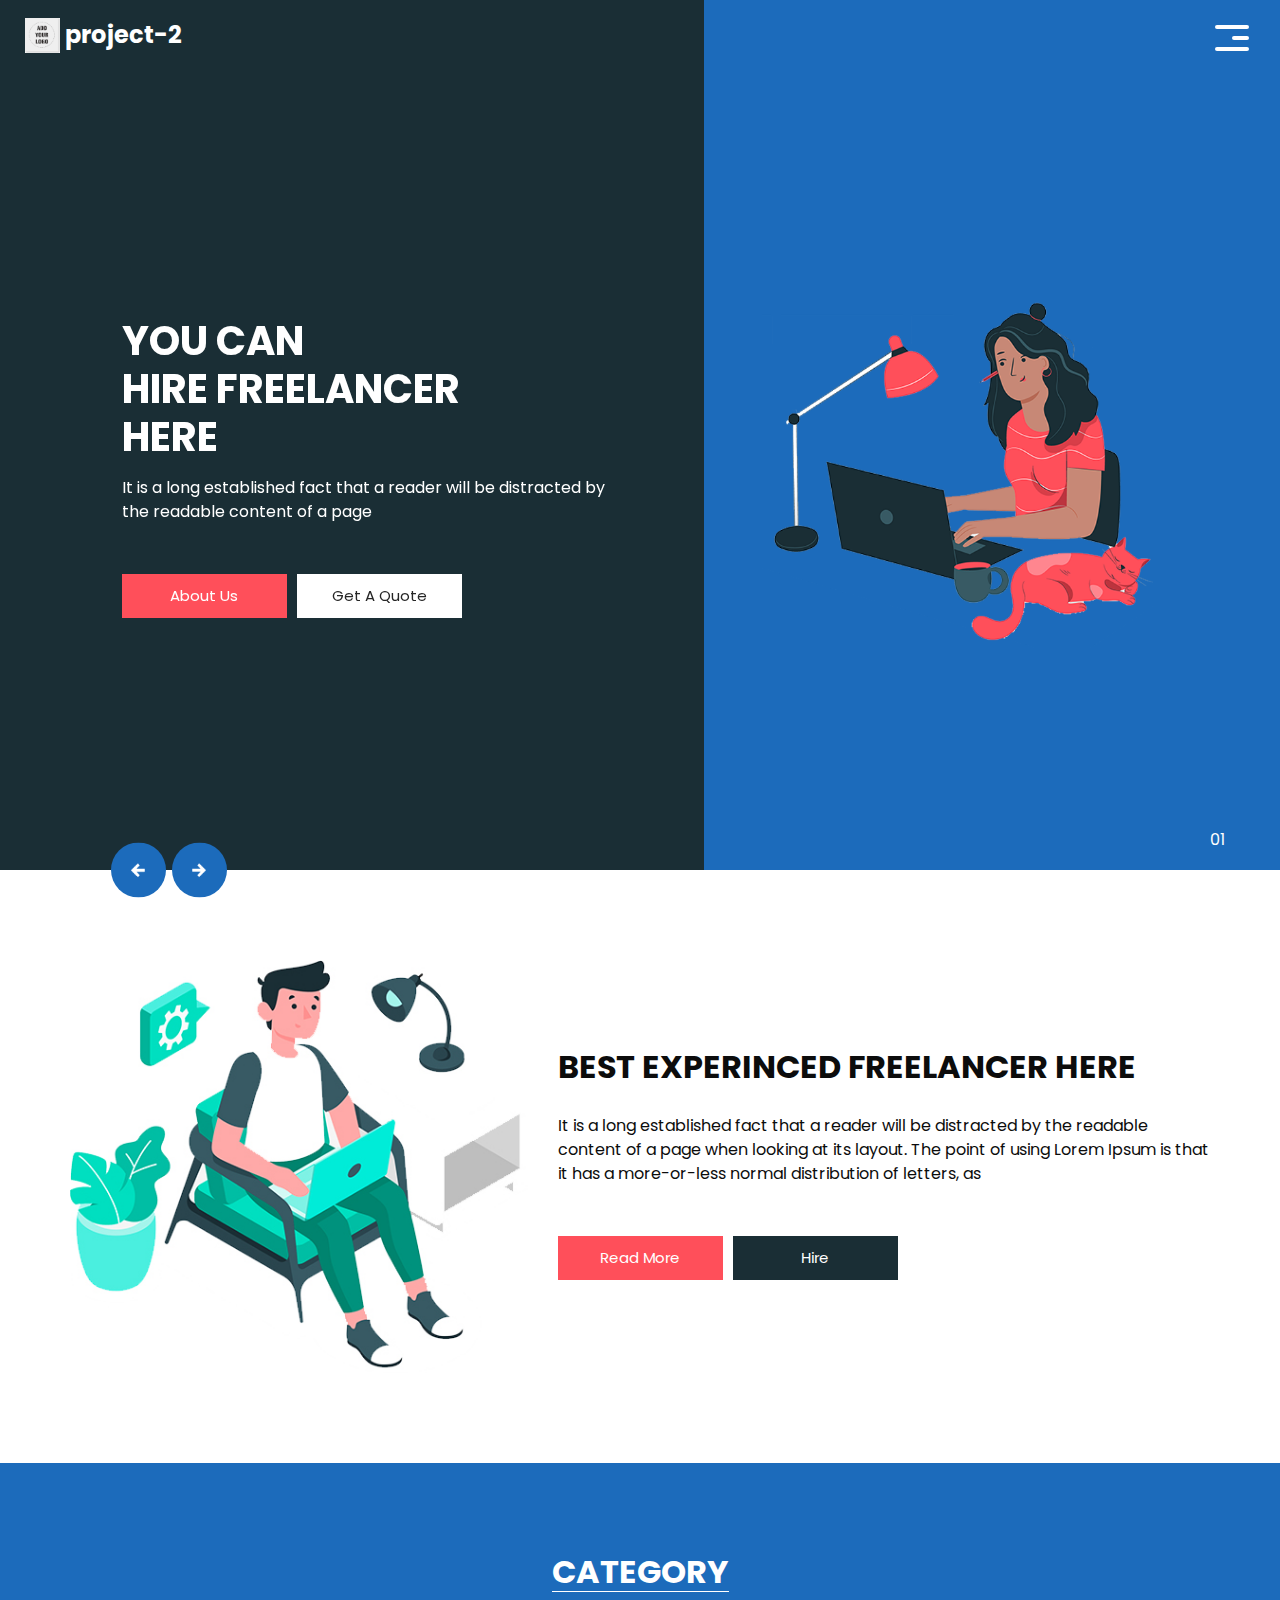
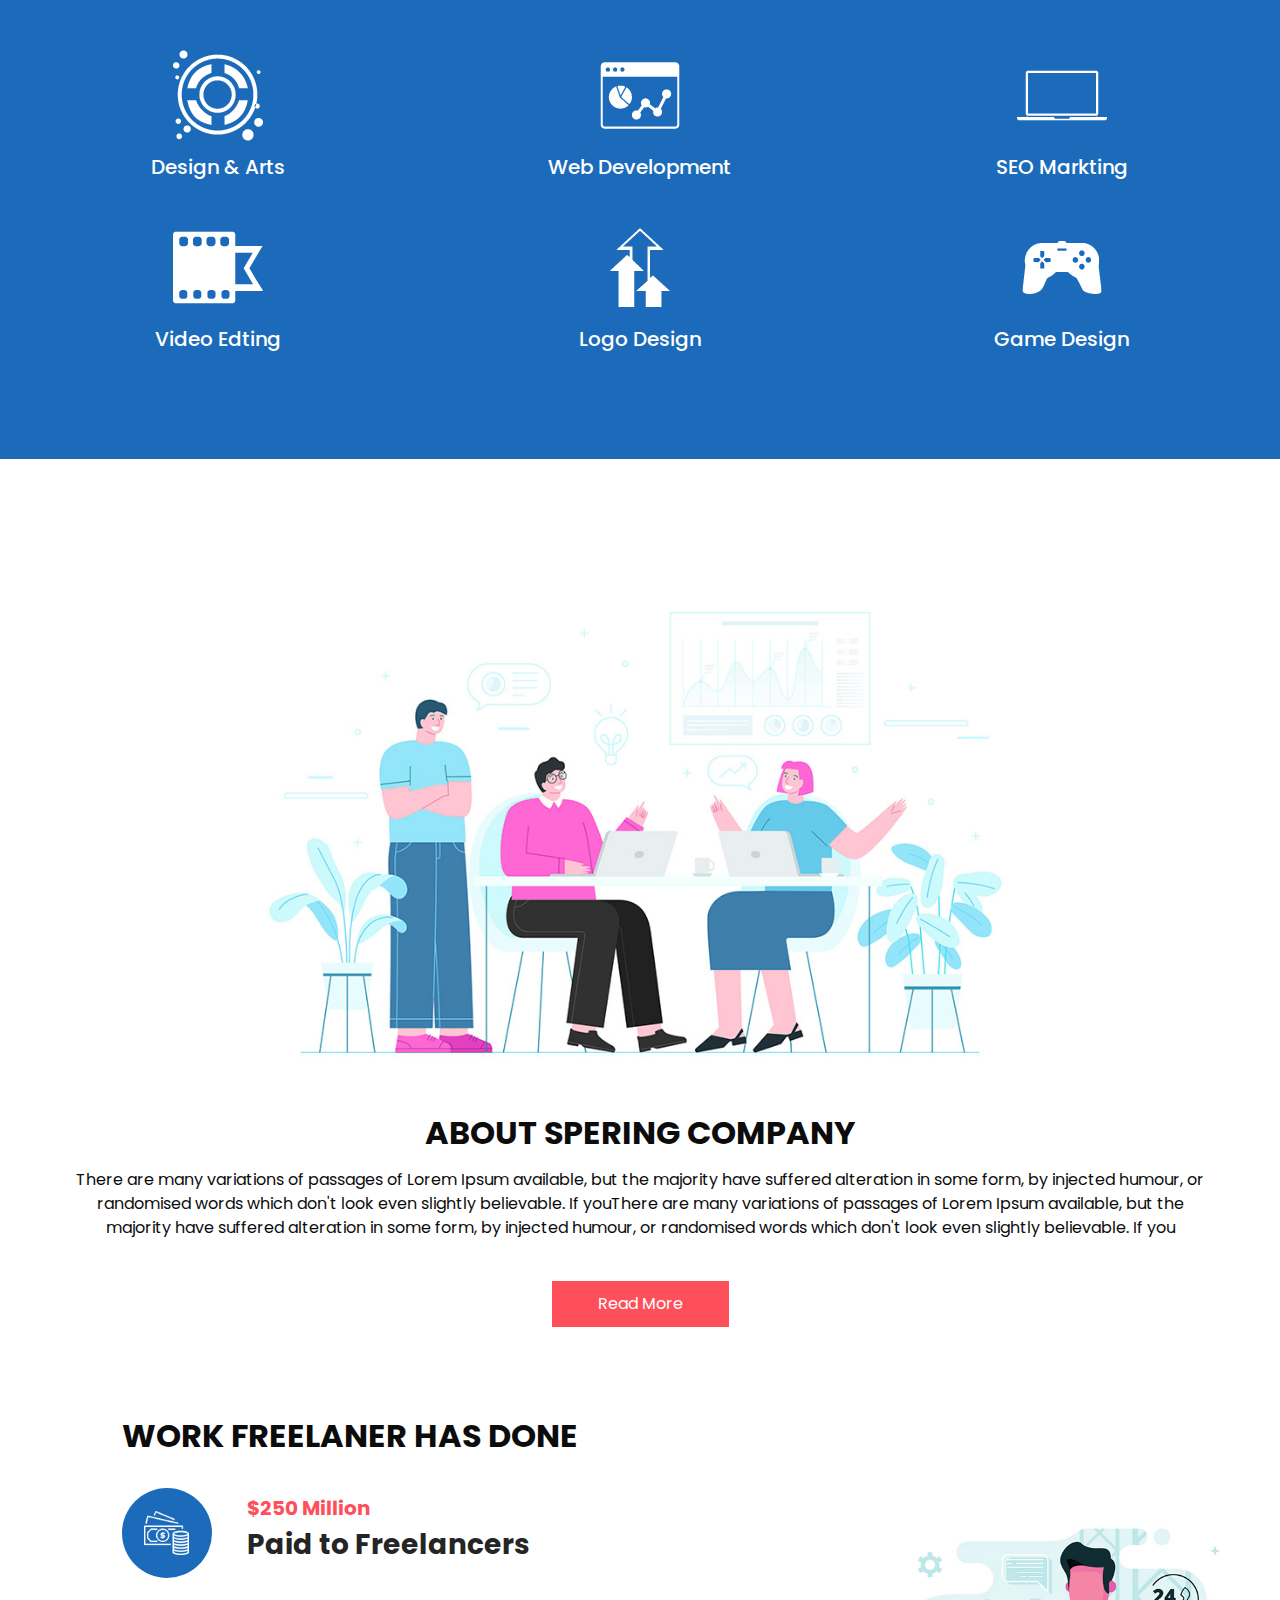
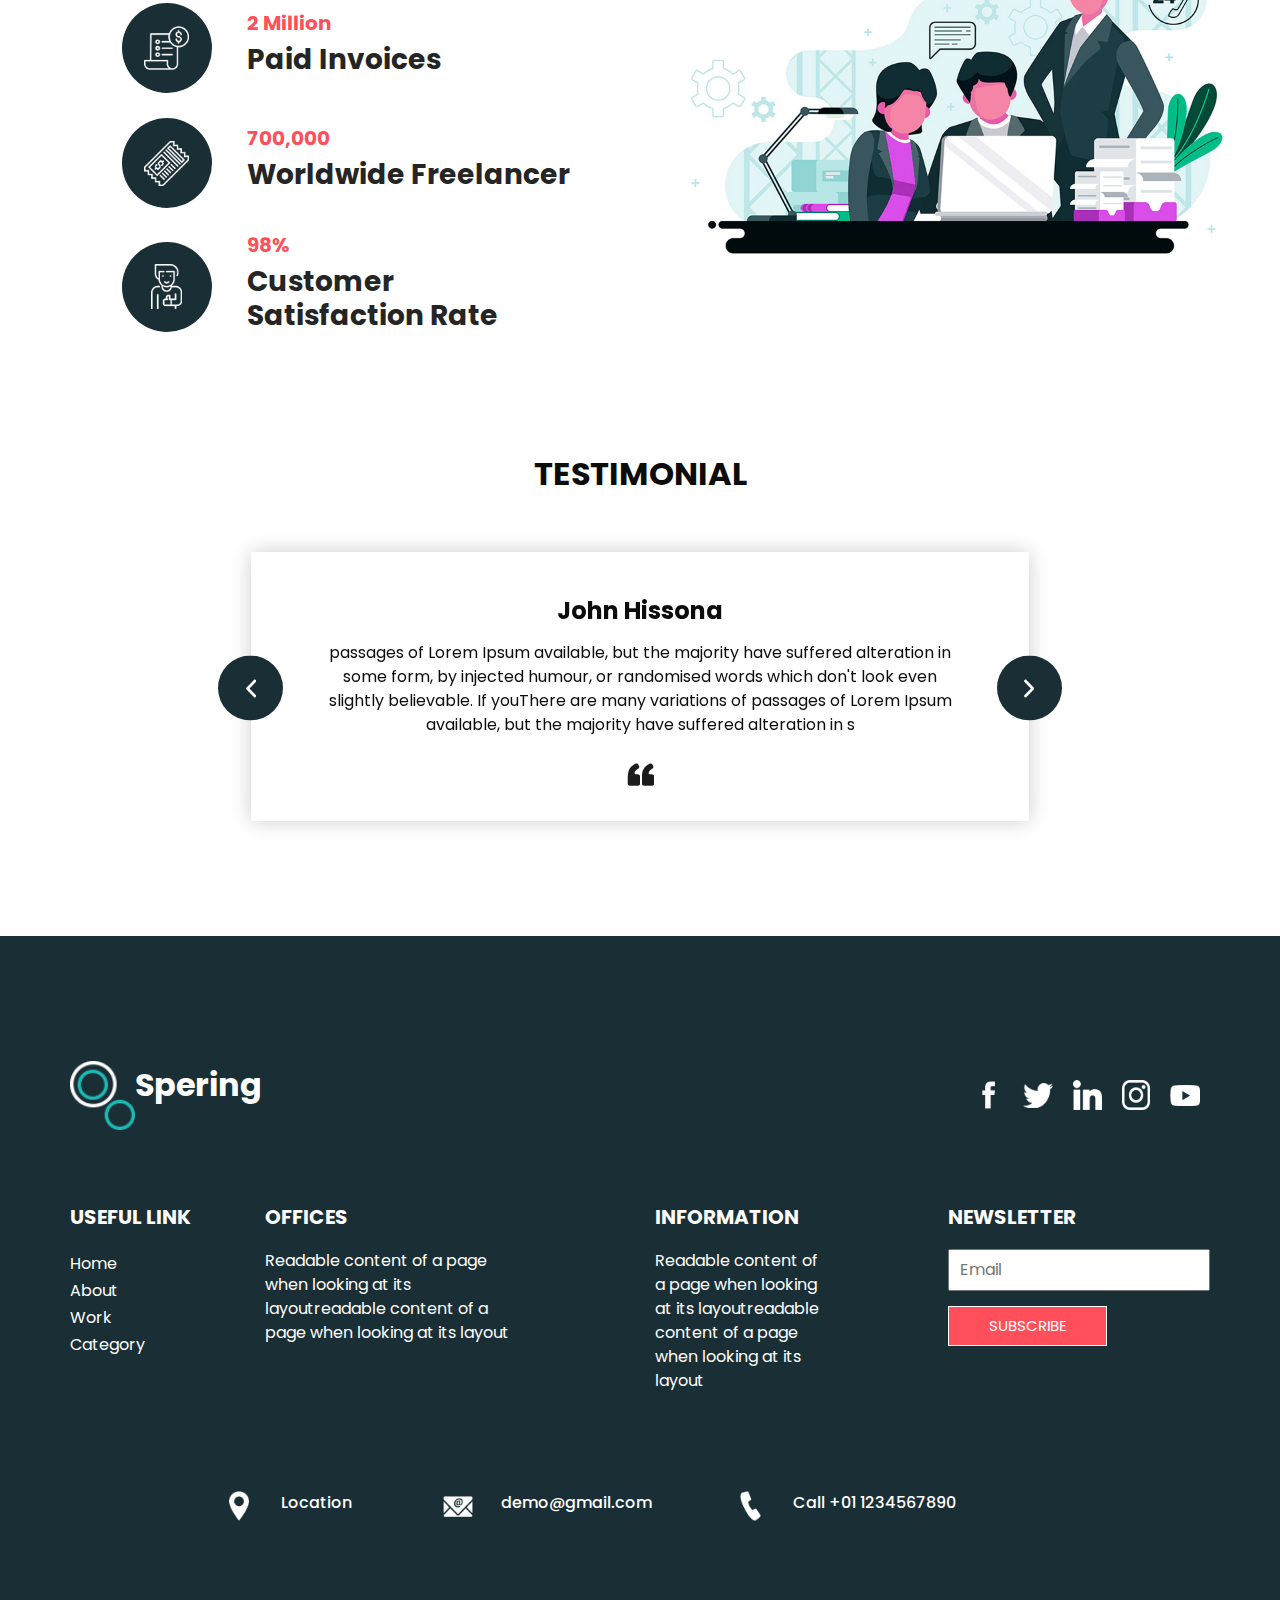
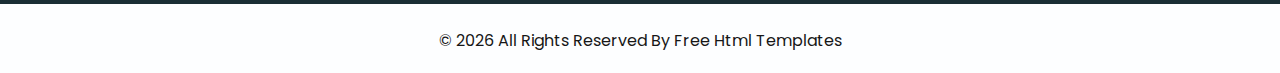
==== index.html @ 52a00505 "Add files via upload" ====
<!DOCTYPE html>
<html>

<head>
  <!-- Basic -->
  <meta charset="utf-8" />
  <meta http-equiv="X-UA-Compatible" content="IE=edge" />
  <!-- Mobile Metas -->
  <meta name="viewport" content="width=device-width, initial-scale=1, shrink-to-fit=no" />
  <!-- Site Metas -->
  <meta name="keywords" content="" />
  <meta name="description" content="" />
  <meta name="author" content="" />

  <title>Spering</title>

  <!-- bootstrap core css -->
  <link rel="stylesheet" type="text/css" href="css/bootstrap.css" />

  <link href="https://fonts.googleapis.com/css?family=Poppins:400,700&display=swap" rel="stylesheet">
  <!-- Custom styles for this template -->
  <link href="css/style.css" rel="stylesheet" />
  <!-- responsive style -->
  <link href="css/responsive.css" rel="stylesheet" />
</head>

<body>
  <div class="hero_area">
    <!-- header section strats -->
    <header class="header_section">
      <div class="container-fluid">
        <nav class="navbar navbar-expand-lg custom_nav-container">
          <a class="navbar-brand" href="index.html">
            <img src="images/logo2.png" alt="" />
            <span>
              project-2
            </span>
          </a>
          <button class="navbar-toggler" type="button" data-toggle="collapse" data-target="#navbarSupportedContent" aria-controls="navbarSupportedContent" aria-expanded="false" aria-label="Toggle navigation">
            <span class="navbar-toggler-icon"></span>
          </button>

          <div class="collapse navbar-collapse" id="navbarSupportedContent">
            <ul class="navbar-nav  ">
              <li class="nav-item active">
                <a class="nav-link" href="index.html">Home <span class="sr-only">(current)</span></a>
              </li>
              <li class="nav-item">
                <a class="nav-link" href="about.html"> About</a>
              </li>
              <li class="nav-item">
                <a class="nav-link" href="work.html">Work </a>
              </li>
              <li class="nav-item">
                <a class="nav-link" href="category.html"> Category </a>
              </li>
            </ul>
            <div class="user_option">
              <a href="">
                <span>
                  Login
                </span>
              </a>
              <form class="form-inline my-2 my-lg-0 ml-0 ml-lg-4 mb-3 mb-lg-0">
                <button class="btn  my-2 my-sm-0 nav_search-btn" type="submit"></button>
              </form>
            </div>
          </div>
          <div>
            <div class="custom_menu-btn ">
              <button>
                <span class=" s-1">

                </span>
                <span class="s-2">

                </span>
                <span class="s-3">

                </span>
              </button>
            </div>
          </div>

        </nav>
      </div>
    </header>
    <!-- end header section -->
    <!-- slider section -->
    <section class="slider_section ">
      <div class="carousel_btn-container">
        <a class="carousel-control-prev" href="#carouselExampleIndicators" role="button" data-slide="prev">
          <span class="sr-only">Previous</span>
        </a>
        <a class="carousel-control-next" href="#carouselExampleIndicators" role="button" data-slide="next">
          <span class="sr-only">Next</span>
        </a>
      </div>
      <div id="carouselExampleIndicators" class="carousel slide" data-ride="carousel">
        <ol class="carousel-indicators">
          <li data-target="#carouselExampleIndicators" data-slide-to="0" class="active">01</li>
          <li data-target="#carouselExampleIndicators" data-slide-to="1">02</li>
          <li data-target="#carouselExampleIndicators" data-slide-to="2">03</li>
        </ol>
        <div class="carousel-inner">
          <div class="carousel-item active">
            <div class="container-fluid">
              <div class="row">
                <div class="col-md-5 offset-md-1">
                  <div class="detail-box">
                    <h1>
                      You Can <br>
                      Hire Freelancer <br>
                      Here
                    </h1>
                    <p>
                      It is a long established fact that a reader will be distracted by
                      the readable content of a page
                    </p>
                    <div class="btn-box">
                      <a href="" class="btn-1">
                        About Us
                      </a>
                      <a href="" class="btn-2">
                        Get A Quote
                      </a>
                    </div>
                  </div>
                </div>
                <div class="offset-md-1 col-md-4 img-container">
                  <div class="img-box">
                    <img src="images/slider-img.png" alt="">
                  </div>
                </div>
              </div>
            </div>
          </div>
          <div class="carousel-item ">
            <div class="container-fluid">
              <div class="row">
                <div class="col-md-5 offset-md-1">
                  <div class="detail-box">
                    <h1>
                      You Can <br>
                      Hire Freelancer <br>
                      Here
                    </h1>
                    <p>
                      It is a long established fact that a reader will be distracted by
                      the readable content of a page
                    </p>
                    <div class="btn-box">
                      <a href="" class="btn-1">
                        About Us
                      </a>
                      <a href="" class="btn-2">
                        Get A Quote
                      </a>
                    </div>
                  </div>
                </div>
                <div class="offset-md-1 col-md-4 img-container">
                  <div class="img-box">
                    <img src="images/slider-img.png" alt="">
                  </div>
                </div>
              </div>
            </div>
          </div>
          <div class="carousel-item ">
            <div class="container-fluid">
              <div class="row">
                <div class="col-md-5 offset-md-1">
                  <div class="detail-box">
                    <h1>
                      You Can <br>
                      Hire Freelancer <br>
                      Here
                    </h1>
                    <p>
                      It is a long established fact that a reader will be distracted by
                      the readable content of a page
                    </p>
                    <div class="btn-box">
                      <a href="" class="btn-1">
                        About Us
                      </a>
                      <a href="" class="btn-2">
                        Get A Quote
                      </a>
                    </div>
                  </div>
                </div>
                <div class="offset-md-1 col-md-4 img-container">
                  <div class="img-box">
                    <img src="images/slider-img.png" alt="">
                  </div>
                </div>
              </div>
            </div>
          </div>
        </div>

      </div>

    </section>
    <!-- end slider section -->
  </div>


  <!-- experience section -->

  <section class="experience_section layout_padding">
    <div class="container">
      <div class="row">
        <div class="col-md-5">
          <div class="img-box">
            <img src="images/experience-img.jpg" alt="">
          </div>
        </div>
        <div class="col-md-7">
          <div class="detail-box">
            <div class="heading_container">
              <h2>
                Best Experinced Freelancer Here
              </h2>
            </div>
            <p>
              It is a long established fact that a reader will be distracted by the readable content of a page when looking at its layout. The point of using Lorem Ipsum is that it has a more-or-less normal distribution of letters, as
            </p>
            <div class="btn-box">
              <a href="" class="btn-1">
                Read More
              </a>
              <a href="" class="btn-2">
                Hire
              </a>
            </div>
          </div>
        </div>

      </div>
    </div>
  </section>

  <!-- end experience section -->

  <!-- category section -->

  <section class="category_section layout_padding">
    <div class="container">
      <div class="heading_container">
        <h2>
          Category
        </h2>
      </div>
      <div class="category_container">
        <div class="box">
          <div class="img-box">
            <img src="images/c1.png" alt="">
          </div>
          <div class="detail-box">
            <h5>
              Design & Arts
            </h5>
          </div>
        </div>
        <div class="box">
          <div class="img-box">
            <img src="images/c2.png" alt="">
          </div>
          <div class="detail-box">
            <h5>
              Web Development
            </h5>
          </div>
        </div>
        <div class="box">
          <div class="img-box">
            <img src="images/c3.png" alt="">
          </div>
          <div class="detail-box">
            <h5>
              SEO Markting
            </h5>
          </div>
        </div>
        <div class="box">
          <div class="img-box">
            <img src="images/c4.png" alt="">
          </div>
          <div class="detail-box">
            <h5>
              Video Edting
            </h5>
          </div>
        </div>
        <div class="box">
          <div class="img-box">
            <img src="images/c5.png" alt="">
          </div>
          <div class="detail-box">
            <h5>
              Logo Design
            </h5>
          </div>
        </div>
        <div class="box">
          <div class="img-box">
            <img src="images/c6.png" alt="">
          </div>
          <div class="detail-box">
            <h5>
              Game Design
            </h5>
          </div>
        </div>
      </div>
    </div>
  </section>


  <!-- end category section -->

  <!-- about section -->

  <section class="about_section layout_padding">
    <div class="container">
      <div class="row">
        <div class="col-md-10 col-lg-9 mx-auto">
          <div class="img-box">
            <img src="images/about-img.jpg" alt="">
          </div>
        </div>
      </div>
      <div class="detail-box">
        <h2>
          About Spering Company
        </h2>
        <p>
          There are many variations of passages of Lorem Ipsum available, but the majority have suffered alteration in some form, by injected humour, or randomised words which don't look even slightly believable. If youThere are many variations of passages of Lorem Ipsum available, but the majority have suffered alteration in some form, by injected humour, or randomised words which don't look even slightly believable. If you
        </p>
        <a href="">
          Read More
        </a>
      </div>
    </div>
  </section>

  <!-- end about section -->

  <!-- freelance section -->

  <section class="freelance_section ">
    <div id="accordion">
      <div class="container-fluid">
        <div class="row">
          <div class="col-md-5 offset-md-1">
            <div class="detail-box">
              <div class="heading_container">
                <h2>
                  Work Freelaner Has Done
                </h2>
              </div>
              <div class="tab_container">
                <div class="t-link-box" data-toggle="collapse" data-target="#collapseOne" aria-expanded="true" aria-controls="collapseOne">
                  <div class="img-box">
                    <img src="images/f1.png" alt="">
                  </div>
                  <div class="detail-box">
                    <h5>
                      $250 Million
                    </h5>
                    <h3>
                      Paid to Freelancers
                    </h3>
                  </div>
                </div>
                <div class="t-link-box collapsed" data-toggle="collapse" data-target="#collapseTwo" aria-expanded="false" aria-controls="collapseTwo">
                  <div class="img-box">
                    <img src="images/f2.png" alt="">
                  </div>
                  <div class="detail-box">
                    <h5>
                      2 Million
                    </h5>
                    <h3>
                      Paid Invoices
                    </h3>
                  </div>
                </div>
                <div class="t-link-box collapsed" data-toggle="collapse" data-target="#collapseThree" aria-expanded="false" aria-controls="collapseThree">
                  <div class="img-box">
                    <img src="images/f3.png" alt="">
                  </div>
                  <div class="detail-box">
                    <h5>
                      700,000
                    </h5>
                    <h3>
                      Worldwide Freelancer
                    </h3>
                  </div>
                </div>
                <div class="t-link-box collapsed" data-toggle="collapse" data-target="#collapseFour" aria-expanded="false" aria-controls="collapseFour">
                  <div class="img-box">
                    <img src="images/f4.png" alt="">
                  </div>
                  <div class="detail-box">
                    <h5>
                      98%
                    </h5>
                    <h3>
                      Customer <br>
                      Satisfaction Rate
                    </h3>
                  </div>
                </div>
              </div>
            </div>
          </div>
          <div class="col-md-6">
            <div class="collapse show" id="collapseOne" aria-labelledby="headingOne" data-parent="#accordion">
              <div class="img-box">
                <img src="images/freelance-img.jpg" alt="">
              </div>
            </div>
            <div class="collapse" id="collapseTwo" aria-labelledby="headingTwo" data-parent="#accordion">
              <div class="img-box">
                <img src="images/freelance-img.jpg" alt="">
              </div>
            </div>
            <div class="collapse" id="collapseThree" aria-labelledby="headingThree" data-parent="#accordion">
              <div class="img-box">
                <img src="images/freelance-img.jpg" alt="">
              </div>
            </div>
            <div class="collapse" id="collapseFour" aria-labelledby="headingfour" data-parent="#accordion">
              <div class="img-box">
                <img src="images/freelance-img.jpg" alt="">
              </div>
            </div>
          </div>
        </div>
      </div>
    </div>
  </section>

  <!-- end freelance section -->

  <!-- client section -->

  <section class="client_section layout_padding">
    <div class="container">
      <div class="row">
        <div class="col-lg-9 col-md-10 mx-auto">
          <div class="heading_container">
            <h2>
              Testimonial
            </h2>
          </div>
          <div id="carouselExampleControls" class="carousel slide" data-ride="carousel">
            <div class="carousel-inner">
              <div class="carousel-item active">
                <div class="detail-box">
                  <h4>
                    John Hissona
                  </h4>
                  <p>
                    passages of Lorem Ipsum available, but the majority have suffered alteration in some form, by injected humour, or randomised words which don't look even slightly believable. If youThere are many variations of passages of Lorem Ipsum available, but the majority have suffered alteration in s
                  </p>
                  <img src="images/quote.png" alt="">
                </div>
              </div>
              <div class="carousel-item">
                <div class="detail-box">
                  <h4>
                    John Hissona
                  </h4>
                  <p>
                    passages of Lorem Ipsum available, but the majority have suffered alteration in some form, by injected humour, or randomised words which don't look even slightly believable. If youThere are many variations of passages of Lorem Ipsum available, but the majority have suffered alteration in s
                  </p>
                  <img src="images/quote.png" alt="">
                </div>
              </div>
              <div class="carousel-item">
                <div class="detail-box">
                  <h4>
                    John Hissona
                  </h4>
                  <p>
                    passages of Lorem Ipsum available, but the majority have suffered alteration in some form, by injected humour, or randomised words which don't look even slightly believable. If youThere are many variations of passages of Lorem Ipsum available, but the majority have suffered alteration in s
                  </p>
                  <img src="images/quote.png" alt="">
                </div>
              </div>
            </div>
            <a class="carousel-control-prev" href="#carouselExampleControls" role="button" data-slide="prev">
              <span class="sr-only">Previous</span>
            </a>
            <a class="carousel-control-next" href="#carouselExampleControls" role="button" data-slide="next">
              <span class="sr-only">Next</span>
            </a>
          </div>
        </div>
      </div>
    </div>
  </section>

  <!-- end client section -->



  <!-- info section -->

  <section class="info_section ">
    <div class="info_container layout_padding-top">
      <div class="container">
        <div class="info_top">
          <div class="info_logo">
            <img src="images/logo.png" alt="" />
            <span>
              Spering
            </span>
          </div>
          <div class="social_box">
            <a href="#">
              <img src="images/fb.png" alt="">
            </a>
            <a href="#">
              <img src="images/twitter.png" alt="">
            </a>
            <a href="#">
              <img src="images/linkedin.png" alt="">
            </a>
            <a href="#">
              <img src="images/instagram.png" alt="">
            </a>
            <a href="#">
              <img src="images/youtube.png" alt="">
            </a>
          </div>
        </div>

        <div class="info_main">
          <div class="row">
            <div class="col-md-3 col-lg-2">
              <div class="info_link-box">
                <h5>
                  Useful Link
                </h5>
                <ul>
                  <li class=" active">
                    <a class="" href="index.html">Home <span class="sr-only">(current)</span></a>
                  </li>
                  <li class="">
                    <a class="" href="about.html">About </a>
                  </li>
                  <li class="">
                    <a class="" href="work.html">Work </a>
                  </li>
                  <li class="">
                    <a class="" href="category.html">Category </a>
                  </li>
                </ul>
              </div>
            </div>
            <div class="col-md-3 ">
              <h5>
                Offices
              </h5>
              <p>
                Readable content of a page when looking at its layoutreadable content of a page when looking at its layout
              </p>
            </div>

            <div class="col-md-3 col-lg-2 offset-lg-1">
              <h5>
                Information
              </h5>
              <p>
                Readable content of a page when looking at its layoutreadable content of a page when looking at its layout
              </p>
            </div>

            <div class="col-md-3  offset-lg-1">
              <div class="info_form ">
                <h5>
                  Newsletter
                </h5>
                <form action="">
                  <input type="email" placeholder="Email">
                  <button>
                    Subscribe
                  </button>
                </form>
              </div>
            </div>
          </div>
        </div>
        <div class="row">
          <div class="col-lg-9 col-md-10 mx-auto">
            <div class="info_contact layout_padding2">
              <div class="row">
                <div class="col-md-3">
                  <a href="#" class="link-box">
                    <div class="img-box">
                      <img src="images/location.png" alt="">
                    </div>
                    <div class="detail-box">
                      <h6>
                        Location
                      </h6>
                    </div>
                  </a>
                </div>
                <div class="col-md-4">
                  <a href="#" class="link-box">
                    <div class="img-box">
                      <img src="images/mail.png" alt="">
                    </div>
                    <div class="detail-box">
                      <h6>
                        demo@gmail.com
                      </h6>
                    </div>
                  </a>
                </div>
                <div class="col-md-5">
                  <a href="#" class="link-box">
                    <div class="img-box">
                      <img src="images/call.png" alt="">
                    </div>
                    <div class="detail-box">
                      <h6>
                        Call +01 1234567890
                      </h6>
                    </div>
                  </a>
                </div>
              </div>
            </div>
          </div>
        </div>

      </div>
    </div>
  </section>

  <!-- end info section -->

  <!-- footer section -->
  <footer class="container-fluid footer_section ">
    <div class="container">
      <p>
        &copy; <span id="displayDate"></span> All Rights Reserved By
        <a href="https://html.design/">Free Html Templates</a>
      </p>
    </div>
  </footer>
  <!-- end  footer section -->


  <script src="js/jquery-3.4.1.min.js"></script>
  <script src="js/bootstrap.js"></script>
  <script src="js/custom.js"></script>


</body>
</body>

</html>
---- css/style.css ----
body {
  font-family: 'Poppins', sans-serif;
  color: #0c0c0c;
  background-color: #ffffff;
}

.layout_padding {
  padding-top: 90px;
  padding-bottom: 90px;
}

.layout_padding2 {
  padding: 45px 0;
}

.layout_padding2-top {
  padding-top: 45px;
  padding-bottom: 45px;
}

.layout_padding2-bottom {
  padding-bottom: 45px;
}

.layout_padding-top {
  padding-top: 90px;
}

.layout_padding-bottom {
  padding-bottom: 90px;
}

.heading_container {
  display: -webkit-box;
  display: -ms-flexbox;
  display: flex;
}

.heading_container h2 {
  font-weight: bold;
  text-transform: uppercase;
}

/*header section*/
.hero_area {
  height: calc(100vh - 30px);
  background: -webkit-gradient(linear, left top, right top, color-stop(55%, #1a2e35), color-stop(55%, #1c6bbb));
  background: linear-gradient(to right, #1a2e35 55%, #1c6bbb 55%);
  display: -webkit-box;
  display: -ms-flexbox;
  display: flex;
  -webkit-box-orient: vertical;
  -webkit-box-direction: normal;
      -ms-flex-direction: column;
          flex-direction: column;
  position: relative;
}

.sub_page .hero_area {
  height: auto;
  background: none;
  background-color: #1a2e35;
}

.hero_area.sub_pages {
  height: auto;
}

.header_section {
  overflow-x: hidden;
}

.header_section .container-fluid {
  padding-right: 25px;
  padding-left: 25px;
}

.header_section .nav_container {
  margin: 0 auto;
}

.header_section .user_option {
  display: -webkit-box;
  display: -ms-flexbox;
  display: flex;
  -webkit-box-align: center;
      -ms-flex-align: center;
          align-items: center;
}

.header_section .user_option a {
  display: -webkit-box;
  display: -ms-flexbox;
  display: flex;
  color: #ffffff;
  -webkit-box-align: center;
      -ms-flex-align: center;
          align-items: center;
}

.header_section .user_option a img {
  min-width: 20px;
  height: 20px;
  margin-right: 5px;
}

.custom_nav-container.navbar-expand-lg .navbar-nav .nav-item .nav-link {
  padding: 10px 15px;
  color: #ffffff;
  text-align: center;
}

a,
a:hover,
a:focus {
  text-decoration: none;
}

a:hover,
a:focus {
  color: initial;
}

.btn,
.btn:focus {
  outline: none !important;
  -webkit-box-shadow: none;
          box-shadow: none;
}

.custom_nav-container .nav_search-btn {
  background-image: url(../images/search-icon.png);
  background-size: 17px;
  background-repeat: no-repeat;
  background-position-y: 7px;
  width: 35px;
  height: 35px;
  padding: 0;
  border: none;
}

.custom_nav-container form {
  padding-top: 7px;
}

.navbar-brand {
  margin-right: 5%;
  display: -webkit-box;
  display: -ms-flexbox;
  display: flex;
  -webkit-box-align: center;
      -ms-flex-align: center;
          align-items: center;
}

.navbar-brand img {
  width: 35px;
  margin-right: 5px;
}

.navbar-brand span {
  font-weight: bold;
  color: #ffffff;
  font-size: 24px;
}

.custom_nav-container {
  z-index: 99999;
  padding: 0;
  height: 70px;
}

.custom_nav-container .navbar-toggler {
  outline: none;
}

.custom_nav-container .navbar-toggler .navbar-toggler-icon {
  background-image: url(../images/menu.png);
  background-size: 30px;
  width: 32px;
  height: 32px;
}

.lg_toggl-btn {
  background-color: transparent;
  border: none;
  outline: none;
  width: 56px;
  height: 40px;
  cursor: pointer;
}

.lg_toggl-btn:focus {
  outline: none;
}

.login_btn-container {
  padding-top: 30px;
}

.login_btn-container a {
  color: #1cbbb4;
  text-transform: uppercase;
}

/*end header section*/
/* slider section */
.slider_section {
  -webkit-box-flex: 1;
      -ms-flex: 1;
          flex: 1;
  display: -webkit-box;
  display: -ms-flexbox;
  display: flex;
  -webkit-box-align: center;
      -ms-flex-align: center;
          align-items: center;
  position: relative;
}

.slider_section .row {
  -webkit-box-align: center;
      -ms-flex-align: center;
          align-items: center;
}

.slider_section .row > div {
  position: unset;
}

.slider_section .detail-box h1 {
  color: #ffffff;
  font-weight: bold;
  text-transform: uppercase;
}

.slider_section .detail-box p {
  color: #ffffff;
  margin-top: 15px;
}

.slider_section .detail-box .btn-box {
  display: -webkit-box;
  display: -ms-flexbox;
  display: flex;
  -ms-flex-wrap: wrap;
      flex-wrap: wrap;
  margin: 45px -5px 0 -5px;
}

.slider_section .detail-box .btn-box a {
  text-align: center;
  width: 165px;
  font-size: 15px;
  margin: 5px;
}

.slider_section .detail-box .btn-box .btn-1 {
  display: inline-block;
  padding: 10px 0;
  background-color: #ff4f5a;
  color: #ffffff;
  -webkit-transition: all 0.3s;
  transition: all 0.3s;
  border: 1px solid transparent;
  border-radius: 0;
}

.slider_section .detail-box .btn-box .btn-1:hover {
  background-color: transparent;
  border-color: #ff4f5a;
  color: #ff4f5a;
}

.slider_section .detail-box .btn-box .btn-2 {
  display: inline-block;
  padding: 10px 0;
  background-color: #ffffff;
  color: #252525;
  -webkit-transition: all 0.3s;
  transition: all 0.3s;
  border: 1px solid transparent;
  border-radius: 0;
}

.slider_section .detail-box .btn-box .btn-2:hover {
  background-color: transparent;
  border-color: #ffffff;
  color: #ffffff;
}

.slider_section .img-container .img-box img {
  width: 100%;
}

.slider_section #carouselExampleIndicators {
  position: unset;
  width: 100%;
}

.slider_section .carousel_btn-container {
  width: 120px;
  position: absolute;
  bottom: 0;
  display: -webkit-box;
  display: -ms-flexbox;
  display: flex;
  -webkit-box-pack: justify;
      -ms-flex-pack: justify;
          justify-content: space-between;
  left: 8.5%;
  z-index: 999;
  -webkit-transform: translateY(50%);
          transform: translateY(50%);
}

.slider_section .carousel_btn-container .carousel-control-prev,
.slider_section .carousel_btn-container .carousel-control-next {
  position: relative;
  width: 55px;
  height: 55px;
  border: none;
  border-radius: 100%;
  opacity: 1;
  background-repeat: no-repeat;
  background-size: 14px;
  background-position: center;
  background-color: #1c6bbb;
  margin: 2px;
}

.slider_section .carousel_btn-container .carousel-control-prev:hover,
.slider_section .carousel_btn-container .carousel-control-next:hover {
  background-color: #ff4f5a;
}

.slider_section .carousel_btn-container .carousel-control-prev {
  background-image: url(../images/prev.png);
}

.slider_section .carousel_btn-container .carousel-control-next {
  background-image: url(../images/next.png);
}

.slider_section ol.carousel-indicators {
  margin: 0;
  width: 75px;
  bottom: 45px;
  left: initial;
  right: 25px;
}

.slider_section ol.carousel-indicators li {
  border-radius: 100%;
  text-indent: 0px;
  text-align: center;
  line-height: 55px;
  color: #ffffff;
  background-color: transparent;
  opacity: 1;
  display: none;
}

.slider_section ol.carousel-indicators li.active {
  display: block;
}

.experience_section .row {
  -webkit-box-align: center;
      -ms-flex-align: center;
          align-items: center;
}

.experience_section .detail-box p {
  margin-top: 20px;
}

.experience_section .detail-box .btn-box {
  display: -webkit-box;
  display: -ms-flexbox;
  display: flex;
  -ms-flex-wrap: wrap;
      flex-wrap: wrap;
  margin: 45px -5px 0 -5px;
}

.experience_section .detail-box .btn-box a {
  text-align: center;
  width: 165px;
  font-size: 15px;
  margin: 5px;
}

.experience_section .detail-box .btn-box .btn-1 {
  display: inline-block;
  padding: 10px 0;
  background-color: #ff4f5a;
  color: #ffffff;
  -webkit-transition: all 0.3s;
  transition: all 0.3s;
  border: 1px solid transparent;
  border-radius: 0;
}

.experience_section .detail-box .btn-box .btn-1:hover {
  background-color: transparent;
  border-color: #ff4f5a;
  color: #ff4f5a;
}

.experience_section .detail-box .btn-box .btn-2 {
  display: inline-block;
  padding: 10px 0;
  background-color: #1a2e35;
  color: #ffffff;
  -webkit-transition: all 0.3s;
  transition: all 0.3s;
  border: 1px solid transparent;
  border-radius: 0;
}

.experience_section .detail-box .btn-box .btn-2:hover {
  background-color: transparent;
  border-color: #1a2e35;
  color: #1a2e35;
}

.experience_section .img-box img {
  width: 100%;
}

.category_section {
  background-color: #1c6bbb;
  color: #ffffff;
  text-align: center;
}

.category_section .heading_container {
  -webkit-box-pack: center;
      -ms-flex-pack: center;
          justify-content: center;
}

.category_section .heading_container h2 {
  border-bottom: 1px solid #ffffff;
}

.category_section .category_container {
  display: -webkit-box;
  display: -ms-flexbox;
  display: flex;
  -ms-flex-wrap: wrap;
      flex-wrap: wrap;
  -webkit-box-pack: justify;
      -ms-flex-pack: justify;
          justify-content: space-between;
  margin-top: 25px;
}

.category_section .category_container .box {
  display: -webkit-box;
  display: -ms-flexbox;
  display: flex;
  -webkit-box-orient: vertical;
  -webkit-box-direction: normal;
      -ms-flex-direction: column;
          flex-direction: column;
  -webkit-box-align: center;
      -ms-flex-align: center;
          align-items: center;
  margin: 10px 0;
  min-width: 130px;
  -ms-flex-preferred-size: 26%;
      flex-basis: 26%;
}

.category_section .category_container .box .img-box {
  width: 120px;
  height: 120px;
  display: -webkit-box;
  display: -ms-flexbox;
  display: flex;
  -webkit-box-pack: center;
      -ms-flex-pack: center;
          justify-content: center;
  -webkit-box-align: center;
      -ms-flex-align: center;
          align-items: center;
}

.about_section {
  text-align: center;
}

.about_section .img-box img {
  width: 100%;
}

.about_section .detail-box h2 {
  font-weight: bold;
  text-transform: uppercase;
}

.about_section .detail-box p {
  margin-top: 15px;
}

.about_section .detail-box a {
  display: inline-block;
  padding: 10px 45px;
  background-color: #ff4f5a;
  color: #ffffff;
  -webkit-transition: all 0.3s;
  transition: all 0.3s;
  border: 1px solid transparent;
  border-radius: 0;
  margin-top: 25px;
}

.about_section .detail-box a:hover {
  background-color: transparent;
  border-color: #ff4f5a;
  color: #ff4f5a;
}

.freelance_section .row {
  -webkit-box-align: center;
      -ms-flex-align: center;
          align-items: center;
}

.freelance_section .tab_container .t-link-box {
  margin: 25px 0;
  display: -webkit-box;
  display: -ms-flexbox;
  display: flex;
  -webkit-box-align: center;
      -ms-flex-align: center;
          align-items: center;
  cursor: pointer;
}

.freelance_section .tab_container .t-link-box .img-box {
  width: 90px;
  height: 90px;
  min-width: 90px;
  min-height: 90px;
  display: -webkit-box;
  display: -ms-flexbox;
  display: flex;
  -webkit-box-pack: center;
      -ms-flex-pack: center;
          justify-content: center;
  -webkit-box-align: center;
      -ms-flex-align: center;
          align-items: center;
  background-color: #1a2e35;
  border-radius: 100%;
  margin-right: 35px;
}

.freelance_section .tab_container .t-link-box .img-box img {
  width: auto;
  height: auto;
  max-width: 45px;
  max-height: 45px;
}

.freelance_section .tab_container .t-link-box .detail-box h5 {
  font-weight: bold;
  color: #ff4f5a;
}

.freelance_section .tab_container .t-link-box .detail-box h3 {
  font-weight: bold;
  color: #252525;
}

.freelance_section .tab_container .t-link-box[aria-expanded="true"] .img-box, .freelance_section .tab_container .t-link-box:hover .img-box {
  background-color: #1c6bbb;
}

.freelance_section .img-box img {
  width: 100%;
}

.client_section .heading_container {
  -webkit-box-pack: center;
      -ms-flex-pack: center;
          justify-content: center;
  margin-bottom: 25px;
}

.client_section .detail-box {
  text-align: center;
  margin: 25px 35px;
  padding: 45px 65px 35px 65px;
  -webkit-box-shadow: 0px 0px 20px 0 rgba(0, 0, 0, 0.2);
          box-shadow: 0px 0px 20px 0 rgba(0, 0, 0, 0.2);
}

.client_section .detail-box h4 {
  font-weight: bold;
}

.client_section .detail-box p {
  margin-top: 15px;
  margin-bottom: 25px;
}

.client_section .carousel-control-prev,
.client_section .carousel-control-next {
  top: 50%;
  width: 65px;
  height: 65px;
  border: none;
  border-radius: 100%;
  opacity: 1;
  background-repeat: no-repeat;
  background-size: 10px;
  background-position: center;
  background-color: #1a2e35;
  margin: 2px;
  -webkit-transform: translateY(-50%);
          transform: translateY(-50%);
}

.client_section .carousel-control-prev {
  background-image: url(../images/prev-angle.png);
}

.client_section .carousel-control-next {
  background-image: url(../images/next-angle.png);
}

/* info section */
.info_section {
  position: relative;
  background-color: #1a2e35;
  color: #ffffff;
}

.info_section .heading_container {
  margin-bottom: 45px;
}

.info_section h5 {
  text-transform: uppercase;
  font-weight: bold;
  margin-bottom: 20px;
}

.info_section .info_top {
  display: -webkit-box;
  display: -ms-flexbox;
  display: flex;
  -webkit-box-align: center;
      -ms-flex-align: center;
          align-items: center;
  -webkit-box-pack: justify;
      -ms-flex-pack: justify;
          justify-content: space-between;
  margin-top: 35px;
  margin-bottom: 75px;
}

.info_section .info_top .info_logo {
  display: -webkit-box;
  display: -ms-flexbox;
  display: flex;
}

.info_section .info_top .info_logo img {
  width: 65px;
}

.info_section .info_top .info_logo span {
  color: #ffffff;
  font-weight: bold;
  font-size: 32px;
}

.info_section .info_top .social_box {
  display: -webkit-box;
  display: -ms-flexbox;
  display: flex;
  -webkit-box-align: center;
      -ms-flex-align: center;
          align-items: center;
}

.info_section .info_top .social_box a {
  margin: 0 10px;
}

.info_section .info_top .social_box a img {
  width: auto;
  height: auto;
  max-width: 30px;
  max-height: 30px;
}

.info_section a {
  text-transform: none;
}

.info_section ul {
  padding: 0;
}

.info_section ul li {
  list-style-type: none;
  margin: 3px 0;
}

.info_section ul li a {
  color: #ffffff;
}

.info_section .info_link-box {
  display: -webkit-box;
  display: -ms-flexbox;
  display: flex;
  -webkit-box-orient: vertical;
  -webkit-box-direction: normal;
      -ms-flex-direction: column;
          flex-direction: column;
}

.info_section .info_form form input {
  outline: none;
  width: 100%;
  padding: 7px 10px;
}

.info_section .info_form form button {
  display: inline-block;
  padding: 8px 40px;
  background-color: #ff4f5a;
  color: #ffffff;
  -webkit-transition: all 0.3s;
  transition: all 0.3s;
  border: 1px solid transparent;
  border-radius: 0;
  border: 1.5px solid #ffffff;
  margin-top: 15px;
  text-transform: uppercase;
  font-size: 15px;
}

.info_section .info_form form button:hover {
  background-color: transparent;
  border-color: #ff4f5a;
  color: #ff4f5a;
}

.info_section .info_contact .link-box {
  display: -webkit-box;
  display: -ms-flexbox;
  display: flex;
  -webkit-box-align: center;
      -ms-flex-align: center;
          align-items: center;
  margin: 30px 0;
  color: #ffffff;
}

.info_section .info_contact .link-box .img-box {
  display: -webkit-box;
  display: -ms-flexbox;
  display: flex;
  -webkit-box-pack: center;
      -ms-flex-pack: center;
          justify-content: center;
  -webkit-box-align: center;
      -ms-flex-align: center;
          align-items: center;
  min-width: 45px;
  min-height: 45px;
  margin-right: 20px;
}

.info_section .info_contact .link-box .img-box img {
  width: auto;
  height: auto;
  max-width: 30px;
  max-height: 30px;
}

/* end info section */
/* footer section*/
.footer_section {
  display: -webkit-box;
  display: -ms-flexbox;
  display: flex;
  -webkit-box-orient: vertical;
  -webkit-box-direction: normal;
      -ms-flex-direction: column;
          flex-direction: column;
  -webkit-box-pack: center;
      -ms-flex-pack: center;
          justify-content: center;
  background-color: #fdfeff;
}

.footer_section p {
  color: #171717;
  margin: 0;
  padding: 25px 0 20px 0;
  margin: 0 auto;
  text-align: center;
}

.footer_section a {
  color: #171717;
}

/* end footer section*/
#navbarSupportedContent {
  -webkit-transform: translateX(100vw);
          transform: translateX(100vw);
  opacity: 0;
  -webkit-transition: all 0.3s ease-in;
  transition: all 0.3s ease-in;
  -webkit-box-pack: justify;
      -ms-flex-pack: justify;
          justify-content: space-between;
  -webkit-box-align: center;
      -ms-flex-align: center;
          align-items: center;
}

#navbarSupportedContent.lg_nav-toggle {
  -webkit-transform: translateX(0);
          transform: translateX(0);
  opacity: 1;
}

.custom_menu-btn button {
  margin-top: 12px;
  outline: none;
  border: none;
  background-color: transparent;
}

.custom_menu-btn button span {
  display: block;
  width: 34px;
  height: 4px;
  background-color: #fff;
  margin: 7px 0;
  -webkit-transition: all 0.3s;
  transition: all 0.3s;
  border-radius: 10px;
}

.custom_menu-btn .s-2 {
  -webkit-transition: all 0.1s;
  transition: all 0.1s;
  width: 17px;
  margin-left: auto;
}

.menu_btn-style button .s-1 {
  -webkit-transform: rotate(45deg) translate(8px, 8px);
          transform: rotate(45deg) translate(8px, 8px);
}

.menu_btn-style button .s-2 {
  -webkit-transform: translateX(100px);
          transform: translateX(100px);
}

.menu_btn-style button .s-3 {
  -webkit-transform: rotate(-45deg) translate(8px, -8px);
          transform: rotate(-45deg) translate(8px, -8px);
}
/*# sourceMappingURL=style.css.map */
---- css/responsive.css ----
@media (max-width: 1120px) {}

@media (max-width: 992px) {
  .hero_area {
    height: auto;
  }

  #navbarSupportedContent {
    opacity: 1;
    transform: none;
    margin-top: 15px;
  }


  .navbar-toggler {
    padding: 0.25rem 0;
  }


  .header_section .user_option {
    display: none;
  }

  .custom_menu-btn {
    display: none;
  }

  .navbar-nav {
    align-items: center;
  }

  .custom_nav-container .navbar-toggler {
    margin-left: auto;
  }

  .custom_nav-container {
    padding: 15px 0;
    height: auto;
  }

  .slider_section {
    padding-top: 45px;
    padding-bottom: 120px;
  }

  .info_section .info_contact .link-box .img-box {
    margin-right: 8px;
  }

}

@media (max-width: 767px) {
  .hero_area {
    background: none;
    background-color: #1a2e35;
    /* background: linear-gradient(to bottom, #1a2e35 40%, #1cbbb4 40%); */
  }

  .slider_section {
    text-align: center;
    padding-bottom: 0;
  }

  .slider_section .detail-box {
    margin-bottom: 75px;
  }

  .slider_section .detail-box .btn-box {
    justify-content: center;
  }


  .img-container {
    padding: 0;
  }

  .slider_section .img-container .img-box {

    padding: 45px 0;
    background-color: #1cbbb4;
  }

  .experience_section .img-box {

    margin-bottom: 45px;

  }

  .category_section .category_container .box {
    flex-basis: 34%;
  }

  .client_section .detail-box {
    margin: 25px;
    padding: 45px 25px 35px 25px;
  }

  .client_section .carousel-control-prev,
  .client_section .carousel-control-next {
    top: 92%;
  }

  .info_section .info_top {

    flex-direction: column;

  }

  .info_section .info_top .social_box {
    margin-top: 35px;
  }

  .info_section .row>div {

    display: flex;
    flex-direction: column;
    align-items: center;
    text-align: center;
    margin-bottom: 25px;

  }

  .info_section .info_contact .link-box {
    margin: 0;
  }



}

@media (max-width: 576px) {
  .category_section .category_container {
    justify-content: center;
  }

  .category_section .category_container .box {
    flex-basis: 52%;
  }
}

@media (max-width: 480px) {}

@media (max-width: 420px) {
  .client_section .detail-box {
    margin: 25px 5px;
    box-shadow: 0px 0px 2px 0 rgba(0, 0, 0, 0.2);
  }

  .slider_section .carousel_btn-container {

    width: 100px;
  }

  .slider_section .carousel_btn-container .carousel-control-prev,
  .slider_section .carousel_btn-container .carousel-control-next {
    width: 45px;
    height: 45px;
    background-size: 12px;
  }

  .slider_section ol.carousel-indicators {
    right: 0;
  }

  .client_section .carousel-control-prev,
  .client_section .carousel-control-next {

    top: 95%;

  }


  .client_section .carousel-control-prev,
  .client_section .carousel-control-next {
    width: 50px;
    height: 50px;
    background-size: 8px;
  }

  .freelance_section .tab_container .t-link-box .detail-box h3 {
    font-size: 22px;
  }
}

@media (max-width: 360px) {}

@media (min-width: 1200px) {
  .container {
    max-width: 1170px;
  }
}
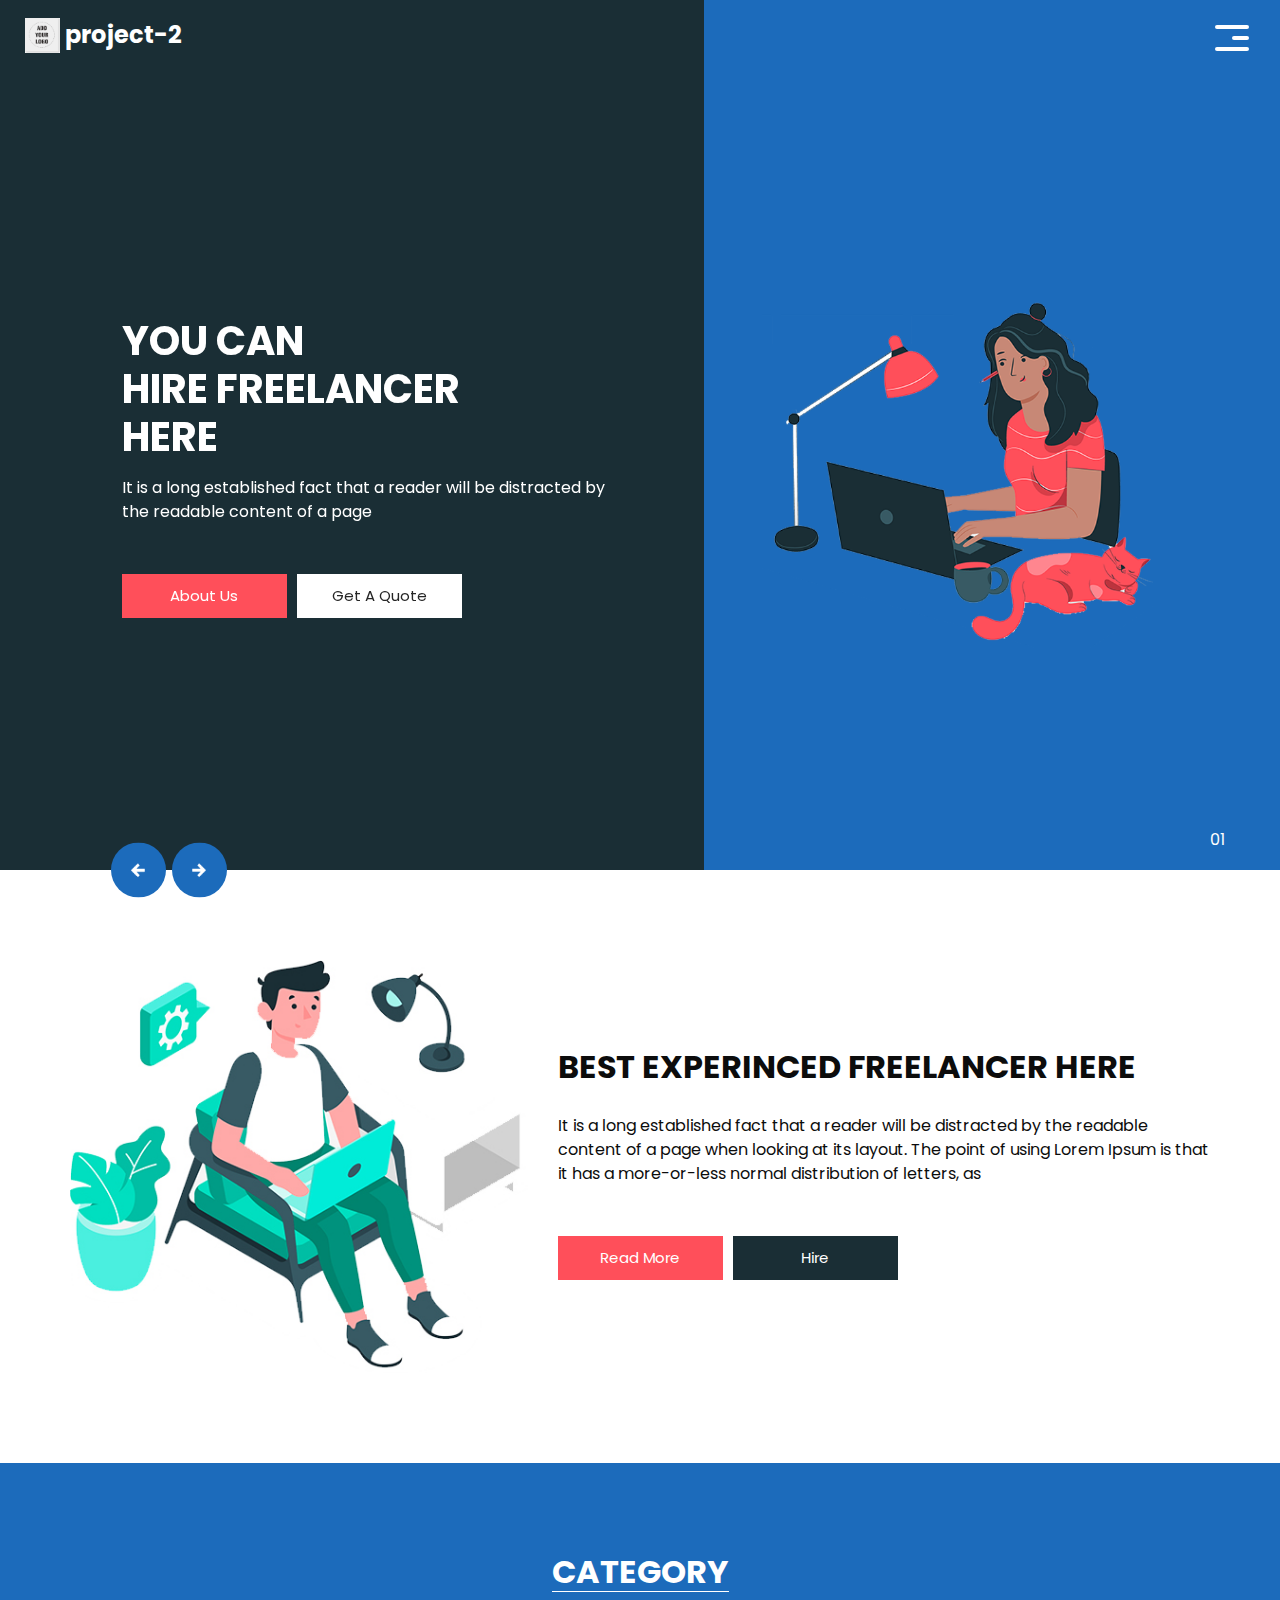
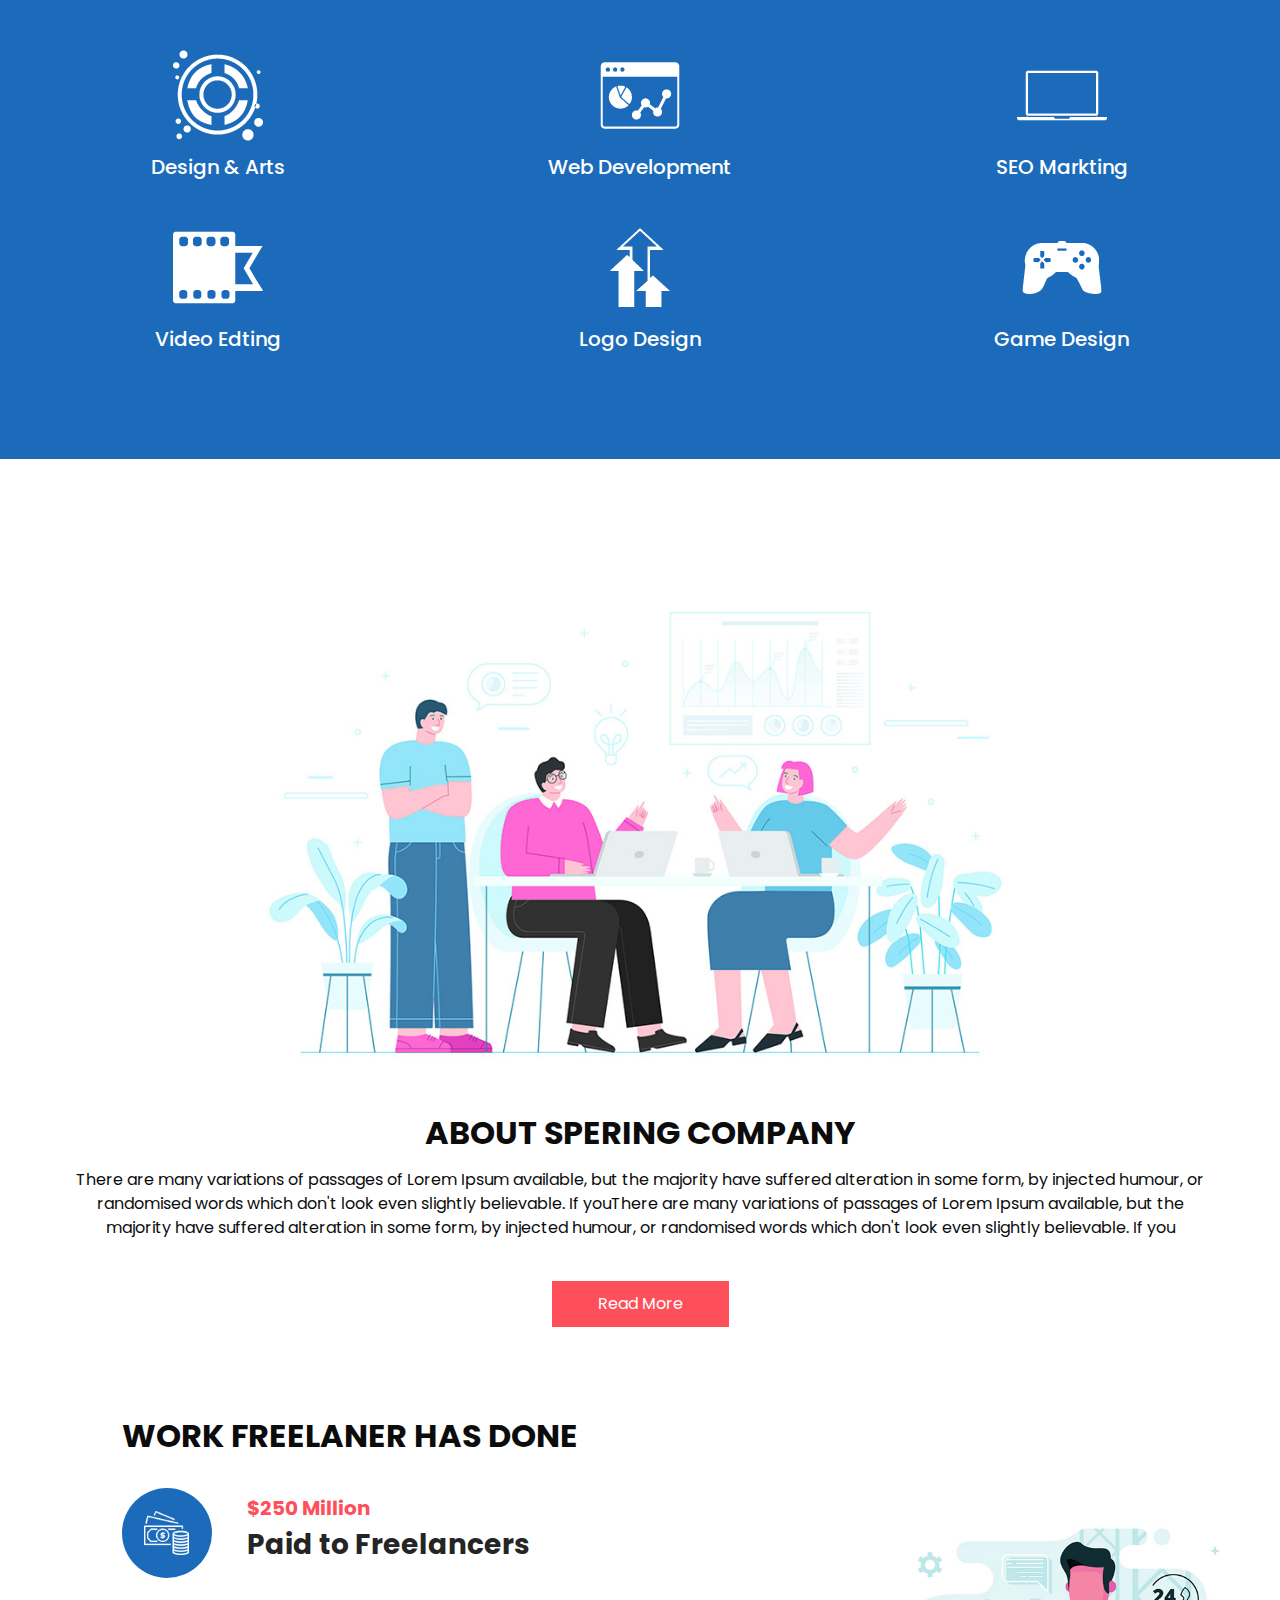
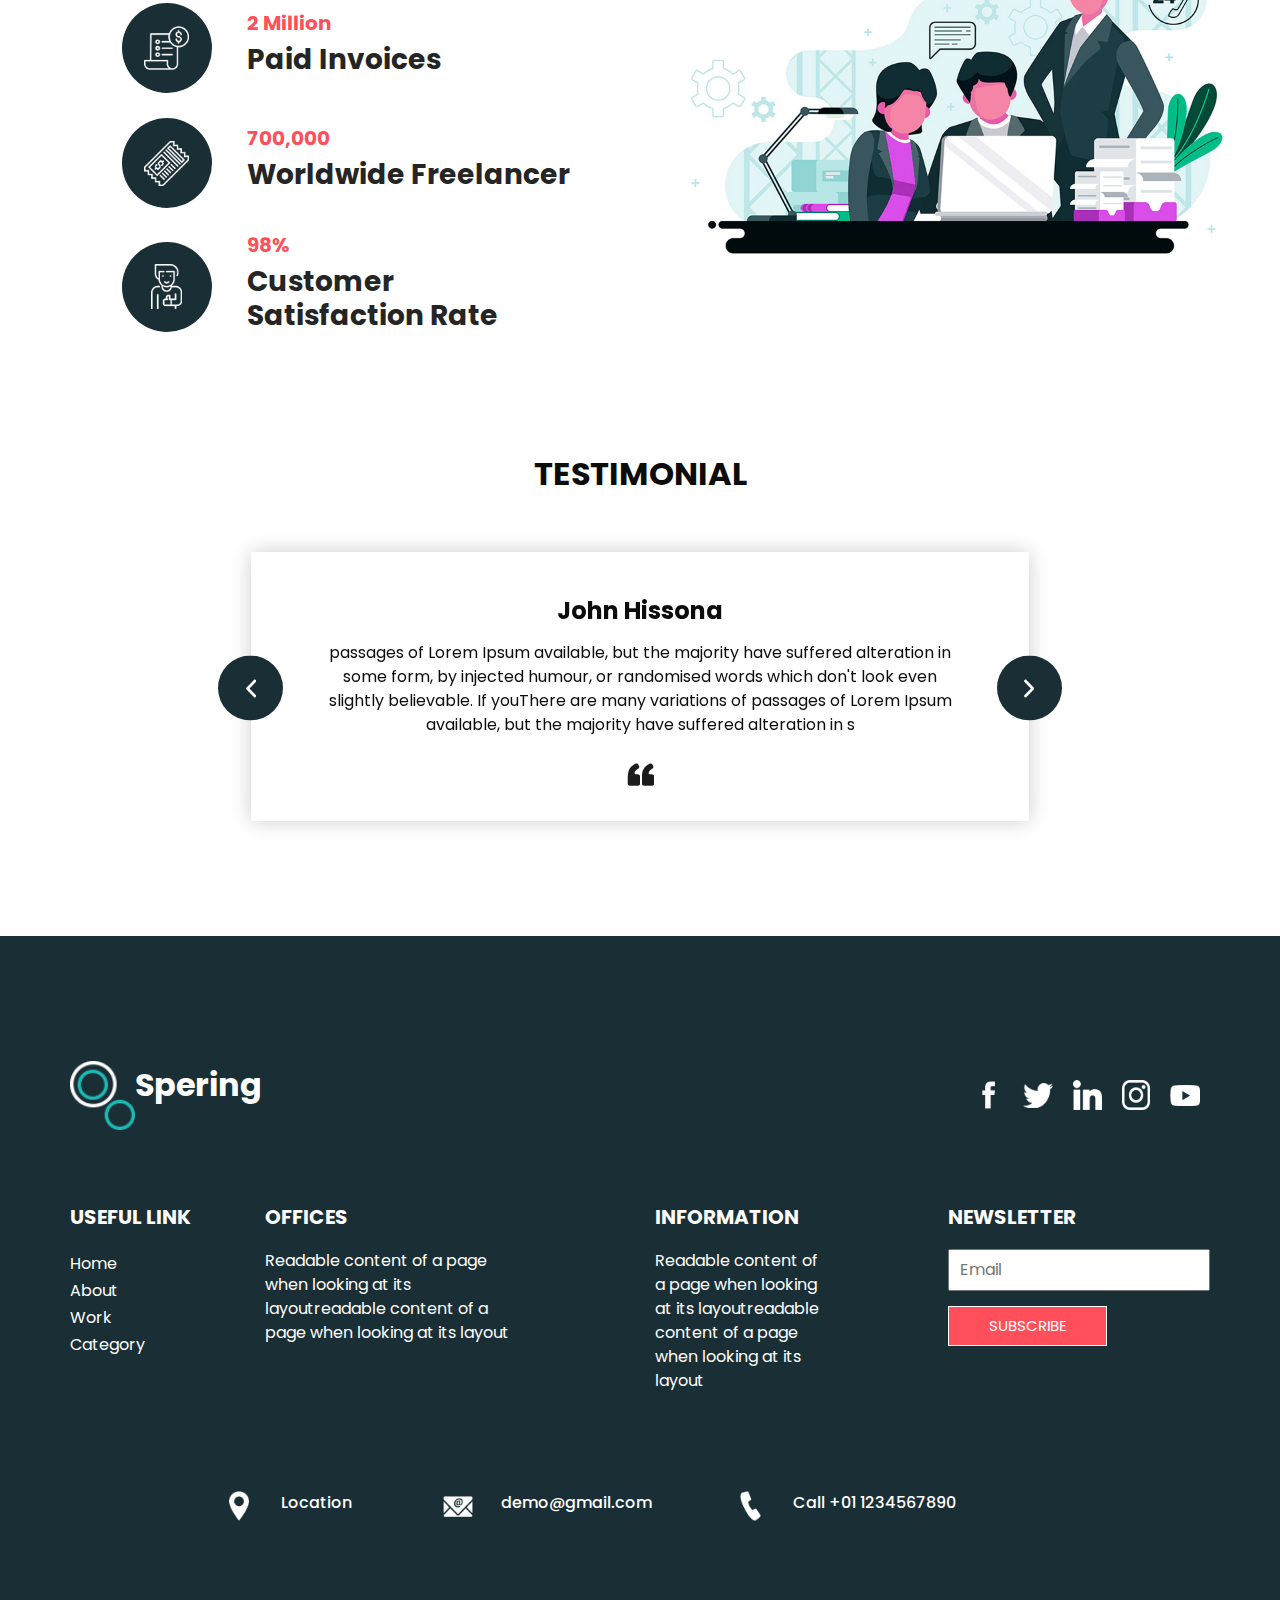
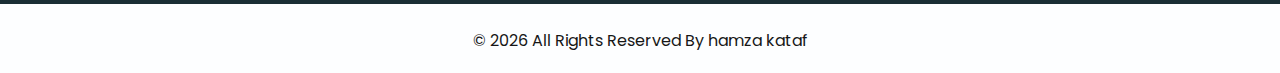
==== commit 611cb545: "update copyright.html" ====
--- a/index.html
+++ b/index.html
@@ -654,7 +654,7 @@
     <div class="container">
       <p>
         &copy; <span id="displayDate"></span> All Rights Reserved By
-        <a href="https://html.design/">Free Html Templates</a>
+        <a href="https://html.design/">hamza kataf</a>
       </p>
     </div>
   </footer>
@@ -669,4 +669,4 @@
 </body>
 </body>
 
-</html>+</html>
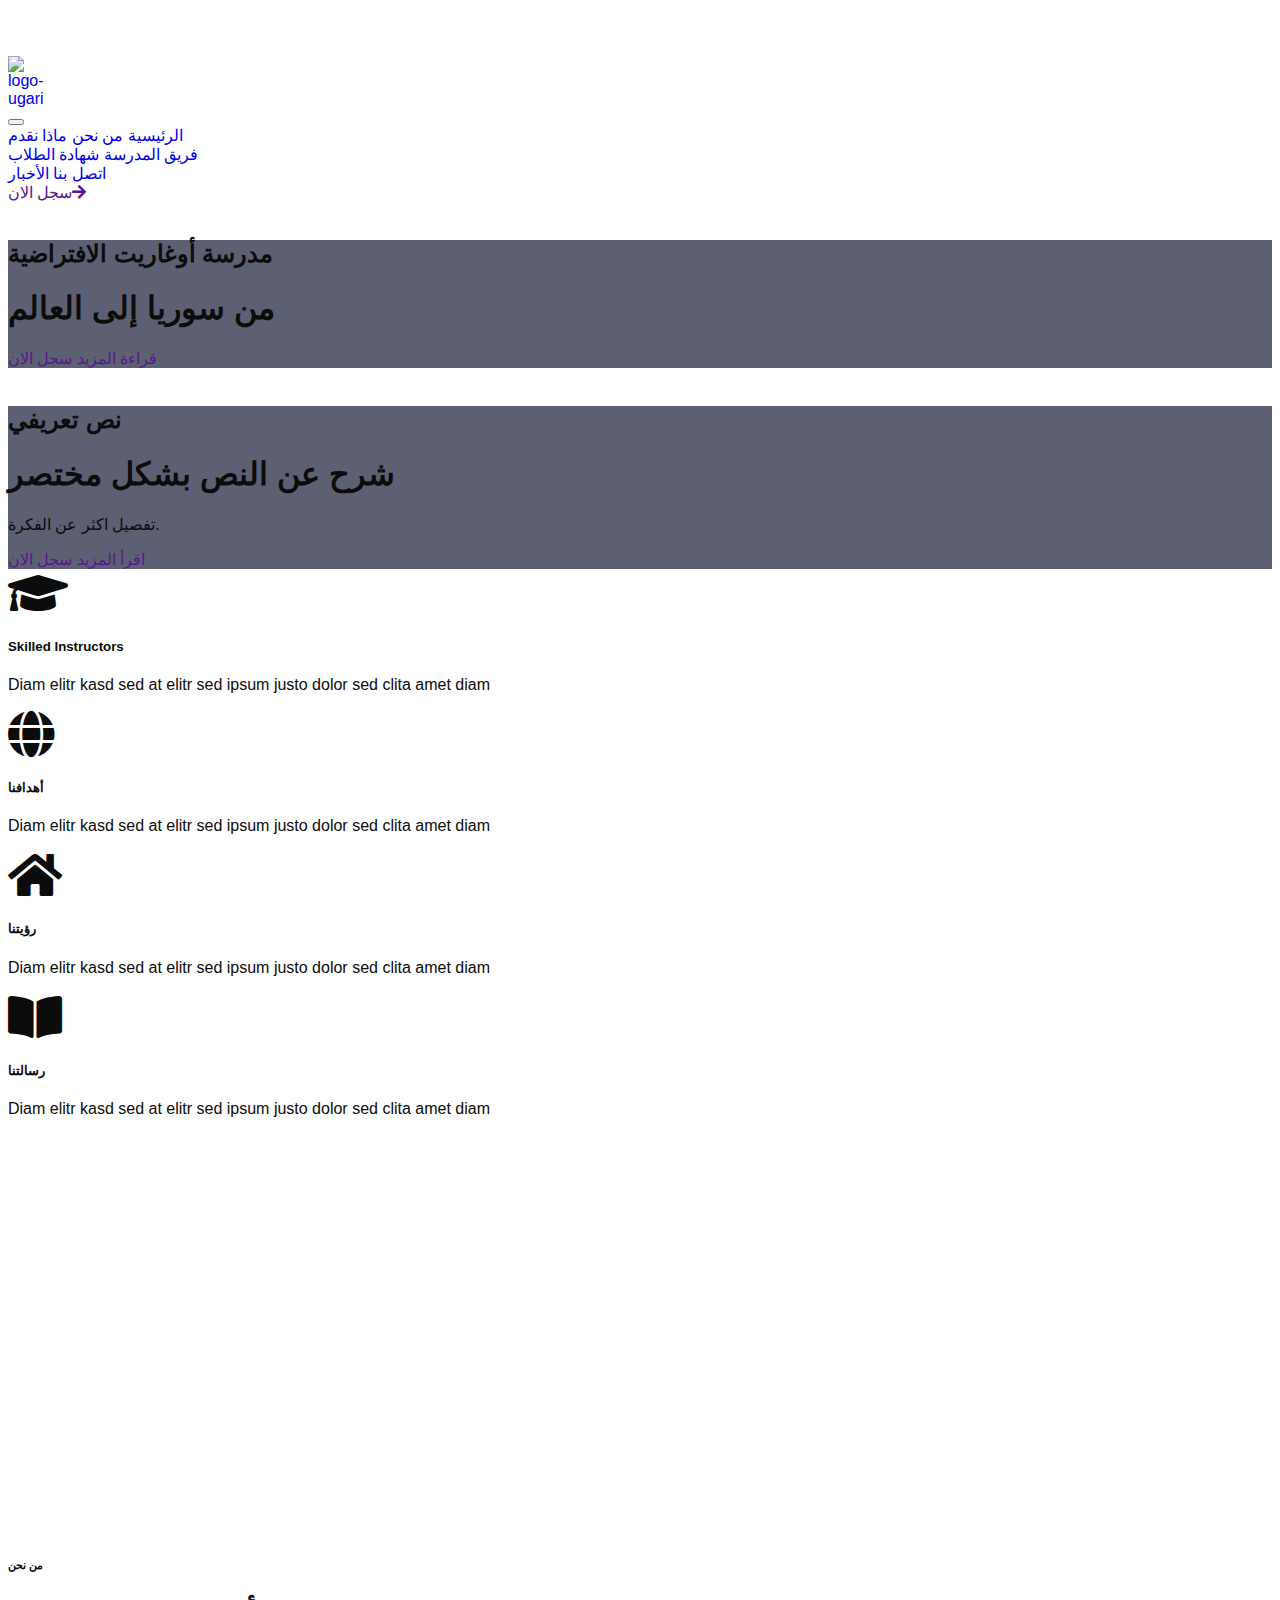
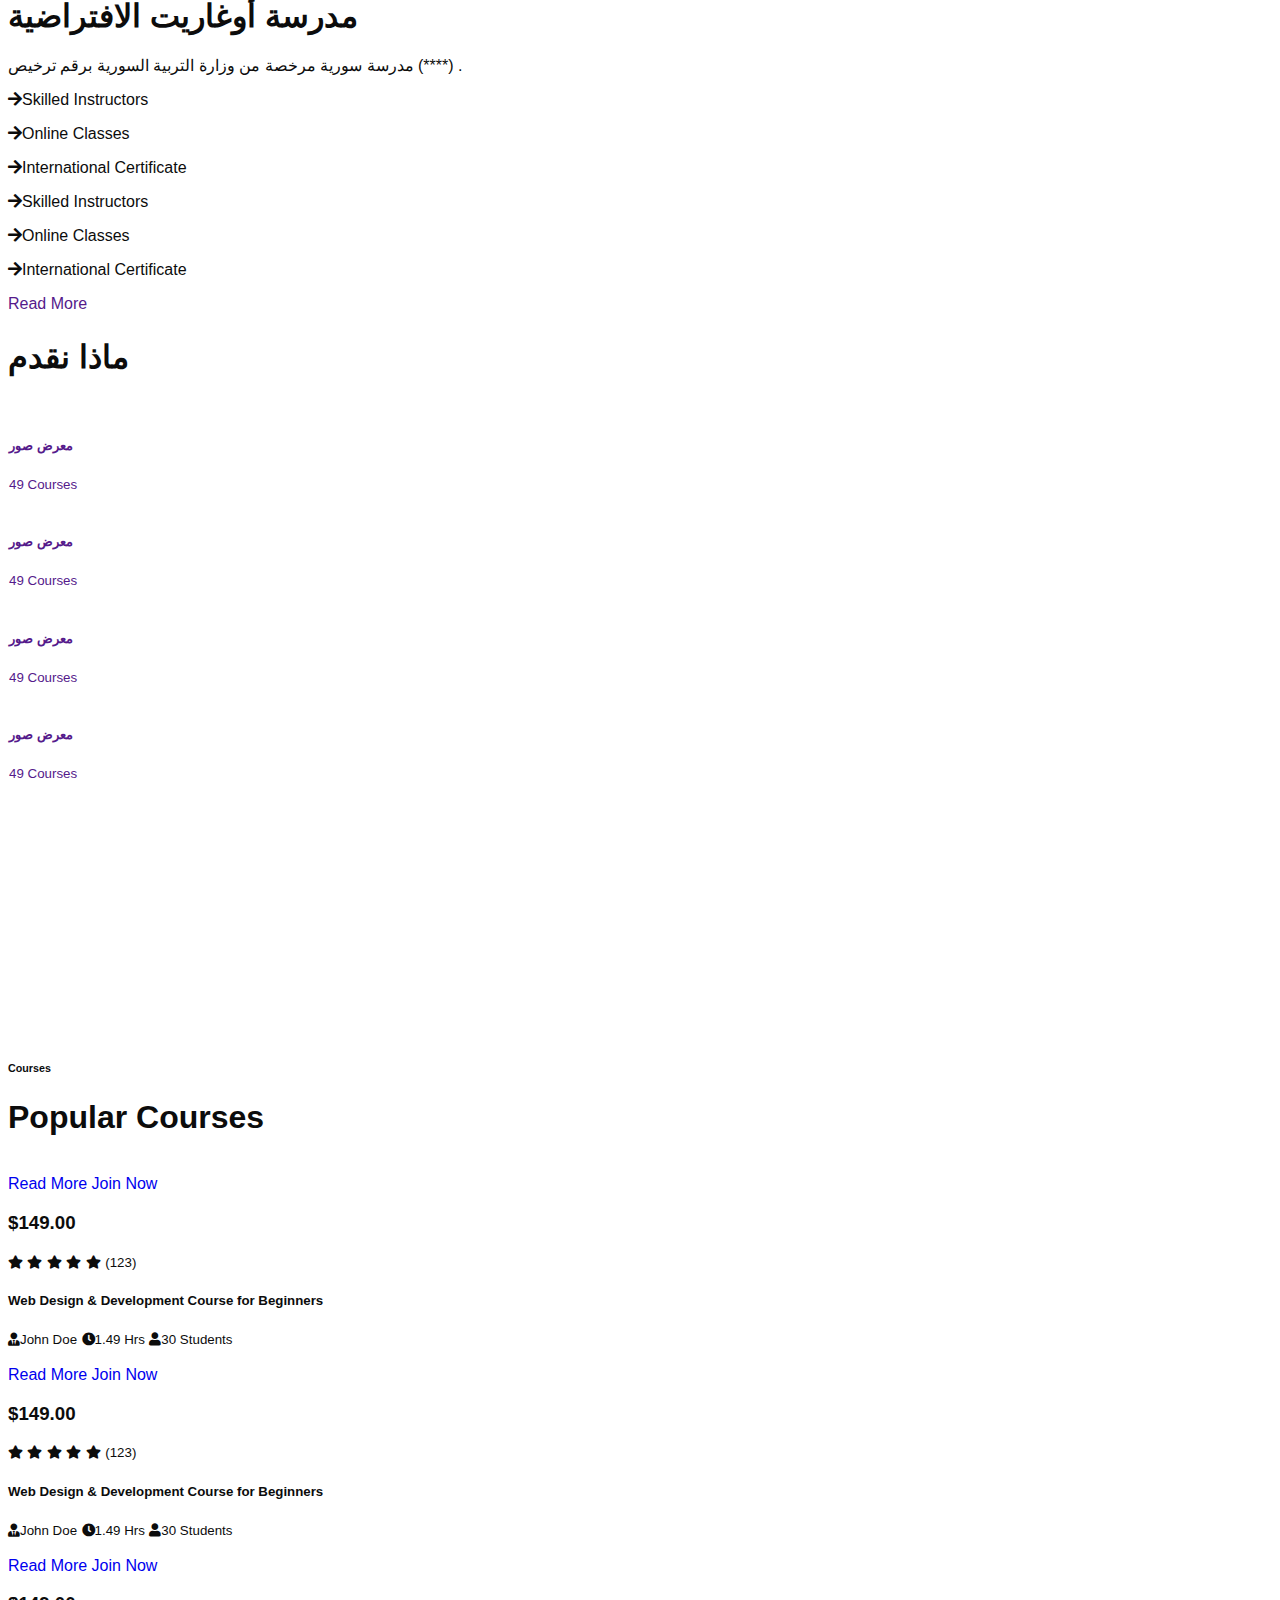
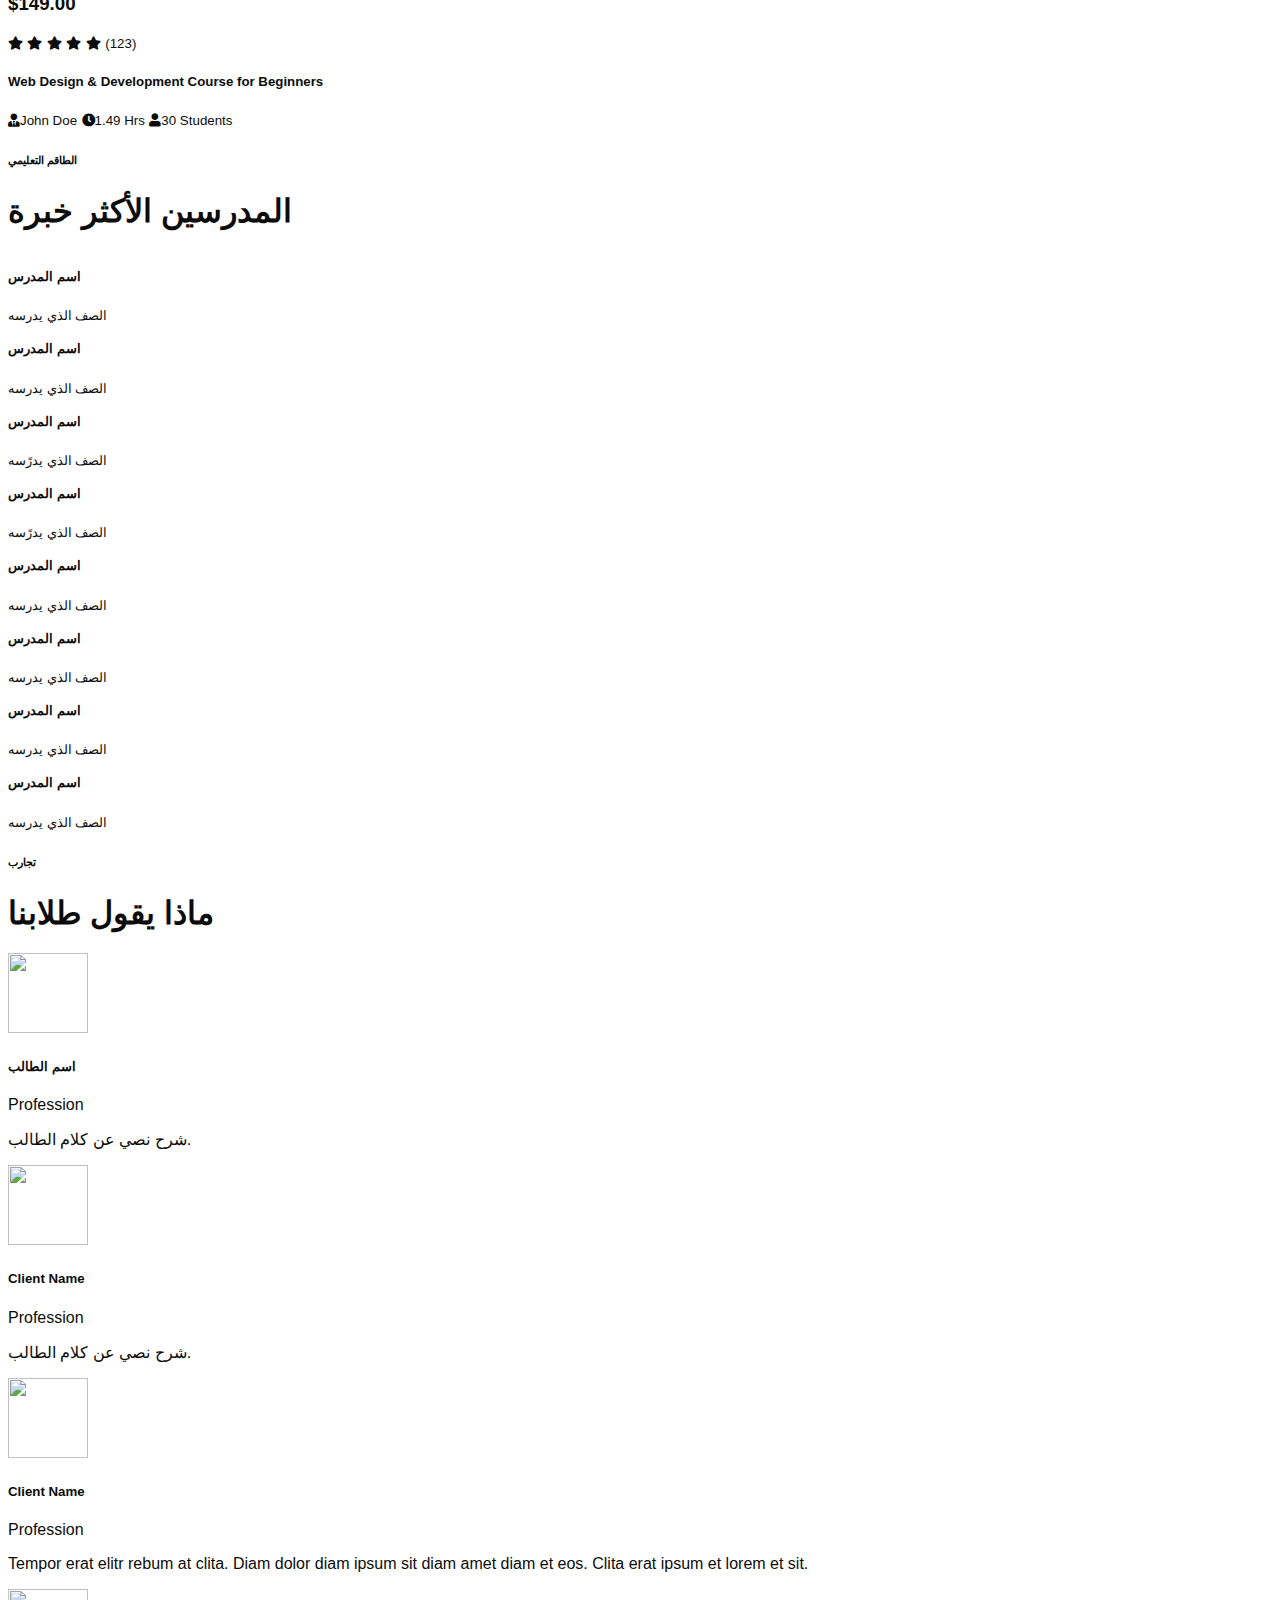
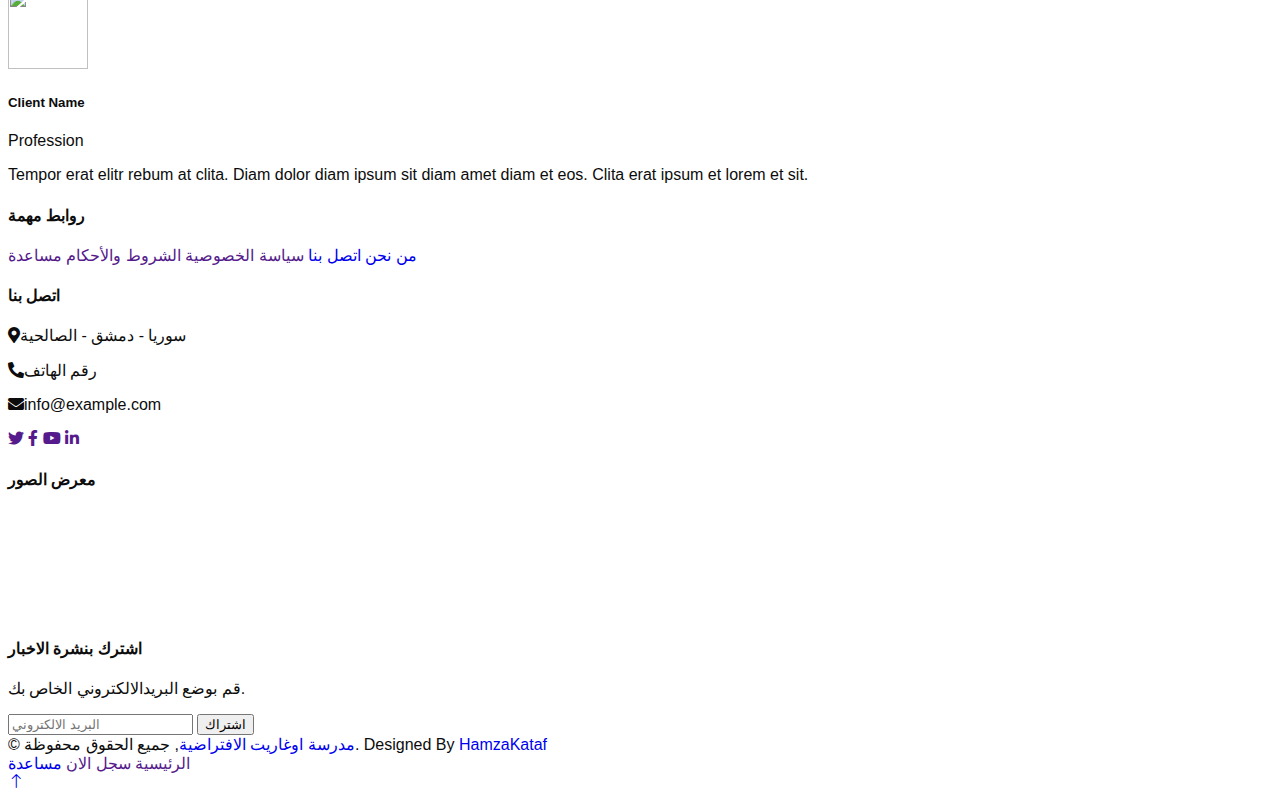
==== commit 77eaa2a3: "Add files via upload" ====
--- a/index.html
+++ b/index.html
@@ -1,672 +1,631 @@
 <!DOCTYPE html>
-<html>
+<html lang="en">
 
 <head>
-  <!-- Basic -->
-  <meta charset="utf-8" />
-  <meta http-equiv="X-UA-Compatible" content="IE=edge" />
-  <!-- Mobile Metas -->
-  <meta name="viewport" content="width=device-width, initial-scale=1, shrink-to-fit=no" />
-  <!-- Site Metas -->
-  <meta name="keywords" content="" />
-  <meta name="description" content="" />
-  <meta name="author" content="" />
-
-  <title>Spering</title>
-
-  <!-- bootstrap core css -->
-  <link rel="stylesheet" type="text/css" href="css/bootstrap.css" />
-
-  <link href="https://fonts.googleapis.com/css?family=Poppins:400,700&display=swap" rel="stylesheet">
-  <!-- Custom styles for this template -->
-  <link href="css/style.css" rel="stylesheet" />
-  <!-- responsive style -->
-  <link href="css/responsive.css" rel="stylesheet" />
+    <meta charset="utf-8">
+    <title>Ugarit Virtual School</title>
+    <meta content="width=device-width, initial-scale=1.0" name="viewport">
+    <meta content="" name="keywords">
+    <meta content="" name="description">
+
+    <!-- Favicon -->
+    <link href="img/favicon.ico" rel="icon">
+
+    <!-- Google Web Fonts (Elmisri) -->
+    <link rel="preconnect" href="https://fonts.googleapis.com">
+    <link rel="preconnect" href="https://fonts.gstatic.com" crossorigin>
+    <link href="https://fonts.googleapis.com/css2?family=Heebo:wght@400;500;600&family=Nunito:wght@600;700;800&display=swap" rel="stylesheet"> 
+
+    <!-- Icon Font Stylesheet -->
+    <link href="https://cdnjs.cloudflare.com/ajax/libs/font-awesome/5.10.0/css/all.min.css" rel="stylesheet">
+    <link href="https://cdn.jsdelivr.net/npm/bootstrap-icons@1.4.1/font/bootstrap-icons.css" rel="stylesheet">
+
+    <!-- Libraries Stylesheet -->
+    <link href="lib/animate/animate.min.css" rel="stylesheet">
+    <link href="lib/owlcarousel/assets/owl.carousel.min.css" rel="stylesheet">
+
+    <!-- Customized Bootstrap Stylesheet -->
+    <link href="css/bootstrap.min.css" rel="stylesheet">
+
+    <!-- Template Stylesheet -->
+    <link href="css/style.css" rel="stylesheet">
 </head>
 
 <body>
-  <div class="hero_area">
-    <!-- header section strats -->
-    <header class="header_section">
-      <div class="container-fluid">
-        <nav class="navbar navbar-expand-lg custom_nav-container">
-          <a class="navbar-brand" href="index.html">
-            <img src="images/logo2.png" alt="" />
-            <span>
-              project-2
-            </span>
-          </a>
-          <button class="navbar-toggler" type="button" data-toggle="collapse" data-target="#navbarSupportedContent" aria-controls="navbarSupportedContent" aria-expanded="false" aria-label="Toggle navigation">
+    <!-- Spinner Start -->
+    <div id="spinner" class="show bg-white position-fixed translate-middle w-100 vh-100 top-50 start-50 d-flex align-items-center justify-content-center">
+        <div class="spinner-border text-primary" style="width: 3rem; height: 3rem;" role="status">
+            <span class="sr-only">جاري التحميل...</span>
+        </div>
+    </div>
+    <!-- Spinner End -->
+
+
+    <!-- Navbar Start -->
+    <nav class="navbar navbar-expand-lg bg-light2 navbar-light sticky-top p-0 arabicfont ">
+        <a href="index.html" class="navbar-brand d-flex align-items-center px-4 px-lg-5">
+         <img src="./img/logo-2.png" alt="logo-ugarit " class="imgedit" >
+            <!-- <h2 class="m-0 text-primary"><i></i>مدرسة اوغاريت الافتراضية</h2> -->
+        </a>
+        <button type="button" class="navbar-toggler me-4" data-bs-toggle="collapse" data-bs-target="#navbarCollapse">
             <span class="navbar-toggler-icon"></span>
-          </button>
-
-          <div class="collapse navbar-collapse" id="navbarSupportedContent">
-            <ul class="navbar-nav  ">
-              <li class="nav-item active">
-                <a class="nav-link" href="index.html">Home <span class="sr-only">(current)</span></a>
-              </li>
-              <li class="nav-item">
-                <a class="nav-link" href="about.html"> About</a>
-              </li>
-              <li class="nav-item">
-                <a class="nav-link" href="work.html">Work </a>
-              </li>
-              <li class="nav-item">
-                <a class="nav-link" href="category.html"> Category </a>
-              </li>
-            </ul>
-            <div class="user_option">
-              <a href="">
-                <span>
-                  Login
-                </span>
-              </a>
-              <form class="form-inline my-2 my-lg-0 ml-0 ml-lg-4 mb-3 mb-lg-0">
-                <button class="btn  my-2 my-sm-0 nav_search-btn" type="submit"></button>
-              </form>
-            </div>
-          </div>
-          <div>
-            <div class="custom_menu-btn ">
-              <button>
-                <span class=" s-1">
-
-                </span>
-                <span class="s-2">
-
-                </span>
-                <span class="s-3">
-
-                </span>
-              </button>
-            </div>
-          </div>
-
-        </nav>
-      </div>
-    </header>
-    <!-- end header section -->
-    <!-- slider section -->
-    <section class="slider_section ">
-      <div class="carousel_btn-container">
-        <a class="carousel-control-prev" href="#carouselExampleIndicators" role="button" data-slide="prev">
-          <span class="sr-only">Previous</span>
-        </a>
-        <a class="carousel-control-next" href="#carouselExampleIndicators" role="button" data-slide="next">
-          <span class="sr-only">Next</span>
-        </a>
-      </div>
-      <div id="carouselExampleIndicators" class="carousel slide" data-ride="carousel">
-        <ol class="carousel-indicators">
-          <li data-target="#carouselExampleIndicators" data-slide-to="0" class="active">01</li>
-          <li data-target="#carouselExampleIndicators" data-slide-to="1">02</li>
-          <li data-target="#carouselExampleIndicators" data-slide-to="2">03</li>
-        </ol>
-        <div class="carousel-inner">
-          <div class="carousel-item active">
-            <div class="container-fluid">
-              <div class="row">
-                <div class="col-md-5 offset-md-1">
-                  <div class="detail-box">
-                    <h1>
-                      You Can <br>
-                      Hire Freelancer <br>
-                      Here
-                    </h1>
-                    <p>
-                      It is a long established fact that a reader will be distracted by
-                      the readable content of a page
-                    </p>
-                    <div class="btn-box">
-                      <a href="" class="btn-1">
-                        About Us
-                      </a>
-                      <a href="" class="btn-2">
-                        Get A Quote
-                      </a>
-                    </div>
-                  </div>
-                </div>
-                <div class="offset-md-1 col-md-4 img-container">
-                  <div class="img-box">
-                    <img src="images/slider-img.png" alt="">
-                  </div>
-                </div>
-              </div>
-            </div>
-          </div>
-          <div class="carousel-item ">
-            <div class="container-fluid">
-              <div class="row">
-                <div class="col-md-5 offset-md-1">
-                  <div class="detail-box">
-                    <h1>
-                      You Can <br>
-                      Hire Freelancer <br>
-                      Here
-                    </h1>
-                    <p>
-                      It is a long established fact that a reader will be distracted by
-                      the readable content of a page
-                    </p>
-                    <div class="btn-box">
-                      <a href="" class="btn-1">
-                        About Us
-                      </a>
-                      <a href="" class="btn-2">
-                        Get A Quote
-                      </a>
-                    </div>
-                  </div>
-                </div>
-                <div class="offset-md-1 col-md-4 img-container">
-                  <div class="img-box">
-                    <img src="images/slider-img.png" alt="">
-                  </div>
-                </div>
-              </div>
-            </div>
-          </div>
-          <div class="carousel-item ">
-            <div class="container-fluid">
-              <div class="row">
-                <div class="col-md-5 offset-md-1">
-                  <div class="detail-box">
-                    <h1>
-                      You Can <br>
-                      Hire Freelancer <br>
-                      Here
-                    </h1>
-                    <p>
-                      It is a long established fact that a reader will be distracted by
-                      the readable content of a page
-                    </p>
-                    <div class="btn-box">
-                      <a href="" class="btn-1">
-                        About Us
-                      </a>
-                      <a href="" class="btn-2">
-                        Get A Quote
-                      </a>
-                    </div>
-                  </div>
-                </div>
-                <div class="offset-md-1 col-md-4 img-container">
-                  <div class="img-box">
-                    <img src="images/slider-img.png" alt="">
-                  </div>
-                </div>
-              </div>
-            </div>
-          </div>
-        </div>
-
-      </div>
-
-    </section>
-    <!-- end slider section -->
-  </div>
-
-
-  <!-- experience section -->
-
-  <section class="experience_section layout_padding">
-    <div class="container">
-      <div class="row">
-        <div class="col-md-5">
-          <div class="img-box">
-            <img src="images/experience-img.jpg" alt="">
-          </div>
-        </div>
-        <div class="col-md-7">
-          <div class="detail-box">
-            <div class="heading_container">
-              <h2>
-                Best Experinced Freelancer Here
-              </h2>
-            </div>
-            <p>
-              It is a long established fact that a reader will be distracted by the readable content of a page when looking at its layout. The point of using Lorem Ipsum is that it has a more-or-less normal distribution of letters, as
-            </p>
-            <div class="btn-box">
-              <a href="" class="btn-1">
-                Read More
-              </a>
-              <a href="" class="btn-2">
-                Hire
-              </a>
-            </div>
-          </div>
-        </div>
-
-      </div>
-    </div>
-  </section>
-
-  <!-- end experience section -->
-
-  <!-- category section -->
-
-  <section class="category_section layout_padding">
-    <div class="container">
-      <div class="heading_container">
-        <h2>
-          Category
-        </h2>
-      </div>
-      <div class="category_container">
-        <div class="box">
-          <div class="img-box">
-            <img src="images/c1.png" alt="">
-          </div>
-          <div class="detail-box">
-            <h5>
-              Design & Arts
-            </h5>
-          </div>
-        </div>
-        <div class="box">
-          <div class="img-box">
-            <img src="images/c2.png" alt="">
-          </div>
-          <div class="detail-box">
-            <h5>
-              Web Development
-            </h5>
-          </div>
-        </div>
-        <div class="box">
-          <div class="img-box">
-            <img src="images/c3.png" alt="">
-          </div>
-          <div class="detail-box">
-            <h5>
-              SEO Markting
-            </h5>
-          </div>
-        </div>
-        <div class="box">
-          <div class="img-box">
-            <img src="images/c4.png" alt="">
-          </div>
-          <div class="detail-box">
-            <h5>
-              Video Edting
-            </h5>
-          </div>
-        </div>
-        <div class="box">
-          <div class="img-box">
-            <img src="images/c5.png" alt="">
-          </div>
-          <div class="detail-box">
-            <h5>
-              Logo Design
-            </h5>
-          </div>
-        </div>
-        <div class="box">
-          <div class="img-box">
-            <img src="images/c6.png" alt="">
-          </div>
-          <div class="detail-box">
-            <h5>
-              Game Design
-            </h5>
-          </div>
-        </div>
-      </div>
-    </div>
-  </section>
-
-
-  <!-- end category section -->
-
-  <!-- about section -->
-
-  <section class="about_section layout_padding">
-    <div class="container">
-      <div class="row">
-        <div class="col-md-10 col-lg-9 mx-auto">
-          <div class="img-box">
-            <img src="images/about-img.jpg" alt="">
-          </div>
-        </div>
-      </div>
-      <div class="detail-box">
-        <h2>
-          About Spering Company
-        </h2>
-        <p>
-          There are many variations of passages of Lorem Ipsum available, but the majority have suffered alteration in some form, by injected humour, or randomised words which don't look even slightly believable. If youThere are many variations of passages of Lorem Ipsum available, but the majority have suffered alteration in some form, by injected humour, or randomised words which don't look even slightly believable. If you
-        </p>
-        <a href="">
-          Read More
-        </a>
-      </div>
-    </div>
-  </section>
-
-  <!-- end about section -->
-
-  <!-- freelance section -->
-
-  <section class="freelance_section ">
-    <div id="accordion">
-      <div class="container-fluid">
-        <div class="row">
-          <div class="col-md-5 offset-md-1">
-            <div class="detail-box">
-              <div class="heading_container">
-                <h2>
-                  Work Freelaner Has Done
-                </h2>
-              </div>
-              <div class="tab_container">
-                <div class="t-link-box" data-toggle="collapse" data-target="#collapseOne" aria-expanded="true" aria-controls="collapseOne">
-                  <div class="img-box">
-                    <img src="images/f1.png" alt="">
-                  </div>
-                  <div class="detail-box">
-                    <h5>
-                      $250 Million
-                    </h5>
-                    <h3>
-                      Paid to Freelancers
-                    </h3>
-                  </div>
-                </div>
-                <div class="t-link-box collapsed" data-toggle="collapse" data-target="#collapseTwo" aria-expanded="false" aria-controls="collapseTwo">
-                  <div class="img-box">
-                    <img src="images/f2.png" alt="">
-                  </div>
-                  <div class="detail-box">
-                    <h5>
-                      2 Million
-                    </h5>
-                    <h3>
-                      Paid Invoices
-                    </h3>
-                  </div>
-                </div>
-                <div class="t-link-box collapsed" data-toggle="collapse" data-target="#collapseThree" aria-expanded="false" aria-controls="collapseThree">
-                  <div class="img-box">
-                    <img src="images/f3.png" alt="">
-                  </div>
-                  <div class="detail-box">
-                    <h5>
-                      700,000
-                    </h5>
-                    <h3>
-                      Worldwide Freelancer
-                    </h3>
-                  </div>
-                </div>
-                <div class="t-link-box collapsed" data-toggle="collapse" data-target="#collapseFour" aria-expanded="false" aria-controls="collapseFour">
-                  <div class="img-box">
-                    <img src="images/f4.png" alt="">
-                  </div>
-                  <div class="detail-box">
-                    <h5>
-                      98%
-                    </h5>
-                    <h3>
-                      Customer <br>
-                      Satisfaction Rate
-                    </h3>
-                  </div>
-                </div>
-              </div>
-            </div>
-          </div>
-          <div class="col-md-6">
-            <div class="collapse show" id="collapseOne" aria-labelledby="headingOne" data-parent="#accordion">
-              <div class="img-box">
-                <img src="images/freelance-img.jpg" alt="">
-              </div>
-            </div>
-            <div class="collapse" id="collapseTwo" aria-labelledby="headingTwo" data-parent="#accordion">
-              <div class="img-box">
-                <img src="images/freelance-img.jpg" alt="">
-              </div>
-            </div>
-            <div class="collapse" id="collapseThree" aria-labelledby="headingThree" data-parent="#accordion">
-              <div class="img-box">
-                <img src="images/freelance-img.jpg" alt="">
-              </div>
-            </div>
-            <div class="collapse" id="collapseFour" aria-labelledby="headingfour" data-parent="#accordion">
-              <div class="img-box">
-                <img src="images/freelance-img.jpg" alt="">
-              </div>
-            </div>
-          </div>
-        </div>
-      </div>
-    </div>
-  </section>
-
-  <!-- end freelance section -->
-
-  <!-- client section -->
-
-  <section class="client_section layout_padding">
-    <div class="container">
-      <div class="row">
-        <div class="col-lg-9 col-md-10 mx-auto">
-          <div class="heading_container">
-            <h2>
-              Testimonial
-            </h2>
-          </div>
-          <div id="carouselExampleControls" class="carousel slide" data-ride="carousel">
-            <div class="carousel-inner">
-              <div class="carousel-item active">
-                <div class="detail-box">
-                  <h4>
-                    John Hissona
-                  </h4>
-                  <p>
-                    passages of Lorem Ipsum available, but the majority have suffered alteration in some form, by injected humour, or randomised words which don't look even slightly believable. If youThere are many variations of passages of Lorem Ipsum available, but the majority have suffered alteration in s
-                  </p>
-                  <img src="images/quote.png" alt="">
-                </div>
-              </div>
-              <div class="carousel-item">
-                <div class="detail-box">
-                  <h4>
-                    John Hissona
-                  </h4>
-                  <p>
-                    passages of Lorem Ipsum available, but the majority have suffered alteration in some form, by injected humour, or randomised words which don't look even slightly believable. If youThere are many variations of passages of Lorem Ipsum available, but the majority have suffered alteration in s
-                  </p>
-                  <img src="images/quote.png" alt="">
-                </div>
-              </div>
-              <div class="carousel-item">
-                <div class="detail-box">
-                  <h4>
-                    John Hissona
-                  </h4>
-                  <p>
-                    passages of Lorem Ipsum available, but the majority have suffered alteration in some form, by injected humour, or randomised words which don't look even slightly believable. If youThere are many variations of passages of Lorem Ipsum available, but the majority have suffered alteration in s
-                  </p>
-                  <img src="images/quote.png" alt="">
-                </div>
-              </div>
-            </div>
-            <a class="carousel-control-prev" href="#carouselExampleControls" role="button" data-slide="prev">
-              <span class="sr-only">Previous</span>
-            </a>
-            <a class="carousel-control-next" href="#carouselExampleControls" role="button" data-slide="next">
-              <span class="sr-only">Next</span>
-            </a>
-          </div>
-        </div>
-      </div>
-    </div>
-  </section>
-
-  <!-- end client section -->
-
-
-
-  <!-- info section -->
-
-  <section class="info_section ">
-    <div class="info_container layout_padding-top">
-      <div class="container">
-        <div class="info_top">
-          <div class="info_logo">
-            <img src="images/logo.png" alt="" />
-            <span>
-              Spering
-            </span>
-          </div>
-          <div class="social_box">
-            <a href="#">
-              <img src="images/fb.png" alt="">
-            </a>
-            <a href="#">
-              <img src="images/twitter.png" alt="">
-            </a>
-            <a href="#">
-              <img src="images/linkedin.png" alt="">
-            </a>
-            <a href="#">
-              <img src="images/instagram.png" alt="">
-            </a>
-            <a href="#">
-              <img src="images/youtube.png" alt="">
-            </a>
-          </div>
-        </div>
-
-        <div class="info_main">
-          <div class="row">
-            <div class="col-md-3 col-lg-2">
-              <div class="info_link-box">
-                <h5>
-                  Useful Link
-                </h5>
-                <ul>
-                  <li class=" active">
-                    <a class="" href="index.html">Home <span class="sr-only">(current)</span></a>
-                  </li>
-                  <li class="">
-                    <a class="" href="about.html">About </a>
-                  </li>
-                  <li class="">
-                    <a class="" href="work.html">Work </a>
-                  </li>
-                  <li class="">
-                    <a class="" href="category.html">Category </a>
-                  </li>
-                </ul>
-              </div>
-            </div>
-            <div class="col-md-3 ">
-              <h5>
-                Offices
-              </h5>
-              <p>
-                Readable content of a page when looking at its layoutreadable content of a page when looking at its layout
-              </p>
-            </div>
-
-            <div class="col-md-3 col-lg-2 offset-lg-1">
-              <h5>
-                Information
-              </h5>
-              <p>
-                Readable content of a page when looking at its layoutreadable content of a page when looking at its layout
-              </p>
-            </div>
-
-            <div class="col-md-3  offset-lg-1">
-              <div class="info_form ">
-                <h5>
-                  Newsletter
-                </h5>
-                <form action="">
-                  <input type="email" placeholder="Email">
-                  <button>
-                    Subscribe
-                  </button>
-                </form>
-              </div>
-            </div>
-          </div>
-        </div>
-        <div class="row">
-          <div class="col-lg-9 col-md-10 mx-auto">
-            <div class="info_contact layout_padding2">
-              <div class="row">
-                <div class="col-md-3">
-                  <a href="#" class="link-box">
-                    <div class="img-box">
-                      <img src="images/location.png" alt="">
-                    </div>
-                    <div class="detail-box">
-                      <h6>
-                        Location
-                      </h6>
-                    </div>
-                  </a>
-                </div>
-                <div class="col-md-4">
-                  <a href="#" class="link-box">
-                    <div class="img-box">
-                      <img src="images/mail.png" alt="">
-                    </div>
-                    <div class="detail-box">
-                      <h6>
-                        demo@gmail.com
-                      </h6>
-                    </div>
-                  </a>
-                </div>
-                <div class="col-md-5">
-                  <a href="#" class="link-box">
-                    <div class="img-box">
-                      <img src="images/call.png" alt="">
-                    </div>
-                    <div class="detail-box">
-                      <h6>
-                        Call +01 1234567890
-                      </h6>
-                    </div>
-                  </a>
-                </div>
-              </div>
-            </div>
-          </div>
-        </div>
-
-      </div>
-    </div>
-  </section>
-
-  <!-- end info section -->
-
-  <!-- footer section -->
-  <footer class="container-fluid footer_section ">
-    <div class="container">
-      <p>
-        &copy; <span id="displayDate"></span> All Rights Reserved By
-        <a href="https://html.design/">hamza kataf</a>
-      </p>
-    </div>
-  </footer>
-  <!-- end  footer section -->
-
-
-  <script src="js/jquery-3.4.1.min.js"></script>
-  <script src="js/bootstrap.js"></script>
-  <script src="js/custom.js"></script>
-
-
+        </button>
+        <div class="collapse navbar-collapse " id="navbarCollapse">
+            <div class="navbar-nav ms-auto p-4 p-lg-0 ">
+                <a href="index.html" class="nav-item nav-link active fs-5">الرئيسية</a>
+                <a href="about.html" class="nav-item nav-link fs-5">من نحن</a>
+                <a href="courses.html" class="nav-item nav-link border-input fs-5">ماذا نقدم</a>
+                <div class="nav-item dropdown">
+                    <a href="#" class="nav-link dropdown-toggle fs-5" data-bs-toggle="dropdown"> </a>
+                    <div class="dropdown-menu fade-down m-0">
+                        <a href="team.html" class="dropdown-item fs-5">فريق المدرسة</a>
+                        <a href="testimonial.html" class="dropdown-item fs-5">شهادة الطلاب</a>
+                        <!-- <a href="404.html" class="dropdown-item">404 Page</a> -->
+                    </div>
+                </div>
+                <a href="contact.html" class="nav-item nav-link fs-5">اتصل بنا</a>
+                <a href="contact.html" class="nav-item nav-link fs-5">الأخبار</a>
+            </div>
+            <a href="" class="btn text-dark py-4 px-lg-5 d-none d-lg-block fs-5">سجل الان<i class="fa fa-arrow-right ms-3"></i></a>
+        </div>
+    </nav>
+    <!-- Navbar End -->
+
+
+    <!-- Carousel Start -->
+    <div class="container-fluid p-0 mb-5">
+        <div class="owl-carousel header-carousel position-relative">
+            <div class="owl-carousel-item position-relative">
+                <img class="img-fluid" src="img/carousel-4.jpg" alt="">
+                <div class="position-absolute top-0 start-0 w-100 h-100 d-flex align-items-center" style="background: rgba(24, 29, 56, .7);">
+                    <div class="container">
+                        <div class="row justify-content-start">
+                            <div class="col-sm-10 col-lg-8">
+                                <h2 class="text-primary  mb-3 animated slideInDown arabicfont">مدرسة أوغاريت الافتراضية</h2>
+                                <h1 class="display-3 text-white animated slideInDown arabicfont">من سوريا إلى العالم</h1>
+                                <p class="fs-5 text-white mb-4 pb-2"></p>
+                                <a href="" class="btn btn-primary py-md-3 px-md-5 me-3 animated slideInLeft arabicfont">قراءة المزيد</a>
+                                <a href="" class="btn btn-primary py-md-3 px-md-5 animated slideInRight arabicfont"> سجل الان</a>
+                            </div>
+                        </div>
+                    </div>
+                </div>
+            </div>
+            <div class="owl-carousel-item position-relative">
+                <img class="img-fluid" src="img/carousel-3.png" alt="">
+                <div class="position-absolute top-0 start-0 w-100 h-100 d-flex align-items-center" style="background: rgba(24, 29, 56, .7);">
+                    <div class="container">
+                        <div class="row justify-content-start">
+                            <div class="col-sm-10 col-lg-8">
+                                <h2 class="  animated slideInDown arabicfont text-white">نص تعريفي </h2>
+                                <h1 class="display-3 text-white animated slideInDown arabicfont">شرح عن النص بشكل مختصر</h1>
+                                <p class="fs-5 text-white mb-4 pb-2 arabicfont">تفصيل اكثر عن الفكرة.</p>
+                                <a href="" class="btn btn-primary py-md-3 px-md-5 me-3 animated slideInLeft arabicfont">اقرأ المزيد</a>
+                                <a href="" class="btn btn-primary py-md-3 px-md-5 animated slideInRight arabicfont">سجل الان</a>
+                            </div>
+                        </div>
+                    </div>
+                </div>
+            </div>
+        </div>
+    </div>
+    <!-- Carousel End -->
+
+
+    <!-- Service Start -->
+    <div class="container-xxl py-5">
+        <div class="container ">
+            <div class="row g-4">
+                <div class="col-lg-3 col-sm-6 wow fadeInUp" data-wow-delay="0.1s">
+                    <div class="service-item text-center pt-3">
+                        <div class="p-4">
+                            <i class="fa fa-3x fa-graduation-cap text-white mb-4"></i>
+                            <h5 class="mb-3 text-white arabicfont">Skilled Instructors</h5>
+                            <p class="text-white arabicfont">Diam elitr kasd sed at elitr sed ipsum justo dolor sed clita amet diam</p>
+                        </div>
+                    </div>
+                </div>
+                <div class="col-lg-3 col-sm-6 wow fadeInUp" data-wow-delay="0.3s">
+                    <div class="service-item text-center pt-3">
+                        <div class="p-4">
+                            <i class="fa fa-3x fa-globe text-light mb-4"></i>
+                            <h5 class="mb-3 text-white arabicfont">أهدافنا</h5>
+                            <p class="text-white arabicfont">Diam elitr kasd sed at elitr sed ipsum justo dolor sed clita amet diam</p>
+                        </div>
+                    </div>
+                </div>
+                <div class="col-lg-3 col-sm-6 wow fadeInUp" data-wow-delay="0.5s">
+                    <div class="service-item text-center pt-3">
+                        <div class="p-4">
+                            <i class="fa fa-3x fa-home text-light mb-4"></i>
+                            <h5 class="mb-3 text-white arabicfont">رؤيتنا</h5>
+                            <p class="text-white arabicfont">Diam elitr kasd sed at elitr sed ipsum justo dolor sed clita amet diam</p>
+                        </div>
+                    </div>
+                </div>
+                <div class="col-lg-3 col-sm-6 wow fadeInUp" data-wow-delay="0.7s">
+                    <div class="service-item text-center pt-3">
+                        <div class="p-4">
+                            <i class="fa fa-3x fa-book-open text-light mb-4"></i>
+                            <h5 class="mb-3 text-white arabicfont">رسالتنا</h5>
+                            <p class="text-white arabicfont">Diam elitr kasd sed at elitr sed ipsum justo dolor sed clita amet diam</p>
+                        </div>
+                    </div>
+                </div>
+            </div>
+        </div>
+    </div>
+    <!-- Service End -->
+
+
+    <!-- About Start -->
+    <div class="container-xxl py-5">
+        <div class="container">
+            <div class="row g-5">
+                <div class="col-lg-6 wow fadeInUp" data-wow-delay="0.1s" style="min-height: 400px;">
+                    <div class="position-relative h-100">
+                        <img class="img-fluid position-absolute w-100 h-100" src="img/about.jpg" alt="" style="object-fit: cover;">
+                    </div>
+                </div>
+                <div class="col-lg-6 wow fadeInUp" data-wow-delay="0.3s">
+                    <h6 class="section-title bg-white text-start text-primary pe-3">من نحن</h6>
+                    <h1 class="mb-4">مدرسة أوغاريت الافتراضية</h1>
+                    <p class="mb-4">مدرسة سورية مرخصة من وزارة التربية السورية برقم ترخيص (****) .</p>
+                    <p class="mb-4"></p>
+                    <div class="row gy-2 gx-4 mb-4">
+                        <div class="col-sm-6">
+                            <p class="mb-0"><i class="fa fa-arrow-right text-primary me-2"></i>Skilled Instructors</p>
+                        </div>
+                        <div class="col-sm-6">
+                            <p class="mb-0"><i class="fa fa-arrow-right text-primary me-2"></i>Online Classes</p>
+                        </div>
+                        <div class="col-sm-6">
+                            <p class="mb-0"><i class="fa fa-arrow-right text-primary me-2"></i>International Certificate</p>
+                        </div>
+                        <div class="col-sm-6">
+                            <p class="mb-0"><i class="fa fa-arrow-right text-primary me-2"></i>Skilled Instructors</p>
+                        </div>
+                        <div class="col-sm-6">
+                            <p class="mb-0"><i class="fa fa-arrow-right text-primary me-2"></i>Online Classes</p>
+                        </div>
+                        <div class="col-sm-6">
+                            <p class="mb-0"><i class="fa fa-arrow-right text-primary me-2"></i>International Certificate</p>
+                        </div>
+                    </div>
+                    <a class="btn btn-primary py-3 px-5 mt-2" href="">Read More</a>
+                </div>
+            </div>
+        </div>
+    </div>
+    <!-- About End -->
+
+
+    <!-- Categories Start -->
+    <div class="container-xxl py-5 category">
+        <div class="container">
+            <div class="text-center wow fadeInUp" data-wow-delay="0.1s">
+                <h6 class="section-title bg-white text-center text-primary px-3"></h6>
+                <h1 class="mb-5">ماذا نقدم</h1>
+            </div>
+            <div class="row g-3">
+                <div class="col-lg-7 col-md-6">
+                    <div class="row g-3">
+                        <div class="col-lg-12 col-md-12 wow zoomIn" data-wow-delay="0.1s">
+                            <a class="position-relative d-block overflow-hidden" href="">
+                                <img class="img-fluid" src="img/cat-1.jpg" alt="">
+                                <div class="text-center position-absolute bottom-0 end-0 py-2 px-3 nocolor textcorse" style="margin:  1px;">
+                                    <h5 class="m-0 textcorse">معرض صور</h5>
+                                    <small class="textcorse">49 Courses</small>
+                                </div>
+                            </a>
+                        </div>
+                        <div class="col-lg-6 col-md-12 wow zoomIn" data-wow-delay="0.3s">
+                            <a class="position-relative d-block overflow-hidden" href="">
+                                <img class="img-fluid" src="img/cat-2.jpg" alt="">
+                                <div class="text-center position-absolute bottom-0 end-0 py-2 px-3 nocolor textcorse" style="margin:  1px;">
+                                    <h5 class="m-0 textcorse">معرض صور</h5>
+                                    <small class="textcorse">49 Courses</small>
+                                </div>
+                            </a>
+                        </div>
+                        <div class="col-lg-6 col-md-12 wow zoomIn" data-wow-delay="0.5s">
+                            <a class="position-relative d-block overflow-hidden" href="">
+                                <img class="img-fluid" src="img/cat-3.jpg" alt="">
+                                <div class="text-center position-absolute bottom-0 end-0 py-2 px-3 nocolor textcorse" style="margin:  1px;">
+                                    <h5 class="m-0 textcorse">معرض صور</h5>
+                                    <small class="textcorse">49 Courses</small>
+                                </div>
+                            </a>
+                        </div>
+                    </div>
+                </div>
+                <div class="col-lg-5 col-md-6 wow zoomIn" data-wow-delay="0.7s" style="min-height: 350px;">
+                    <a class="position-relative d-block h-100 overflow-hidden" href="">
+                        <img class="img-fluid position-absolute w-100 h-100" src="img/cat-4.jpg" alt="" style="object-fit: cover;">
+                        <div class="text-center position-absolute bottom-0 end-0 py-2 px-3 nocolor textcorse" style="margin:  1px;">
+                            <h5 class="m-0 textcorse">معرض صور</h5>
+                            <small class="textcorse">49 Courses</small>
+                        </div>
+                    </a>
+                </div>
+            </div>
+        </div>
+    </div>
+    <!-- Categories Start -->
+
+
+    <!-- Courses Start -->
+    <div class="container-xxl py-5">
+        <div class="container">
+            <div class="text-center wow fadeInUp" data-wow-delay="0.1s">
+                <h6 class="section-title bg-white text-center text-primary px-3 border-input">Courses</h6>
+                <h1 class="mb-5 border-input">Popular Courses</h1>
+            </div>
+            <div class="row g-4 justify-content-center">
+                <div class="col-lg-4 col-md-6 wow fadeInUp" data-wow-delay="0.1s">
+                    <div class="course-item bg-light">
+                        <div class="position-relative overflow-hidden">
+                            <img class="img-fluid" src="img/course-1.jpg" alt="">
+                            <div class="w-100 d-flex justify-content-center position-absolute bottom-0 start-0 mb-4">
+                                <a href="#" class="flex-shrink-0 btn btn-sm btn-primary px-3 border-end" style="border-radius: 30px 0 0 30px;">Read More</a>
+                                <a href="#" class="flex-shrink-0 btn btn-sm btn-primary px-3" style="border-radius: 0 30px 30px 0;">Join Now</a>
+                            </div>
+                        </div>
+                        <div class="text-center p-4 pb-0">
+                            <h3 class="mb-0">$149.00</h3>
+                            <div class="mb-3">
+                                <small class="fa fa-star text-primary"></small>
+                                <small class="fa fa-star text-primary"></small>
+                                <small class="fa fa-star text-primary"></small>
+                                <small class="fa fa-star text-primary"></small>
+                                <small class="fa fa-star text-primary"></small>
+                                <small>(123)</small>
+                            </div>
+                            <h5 class="mb-4">Web Design & Development Course for Beginners</h5>
+                        </div>
+                        <div class="d-flex border-top">
+                            <small class="flex-fill text-center border-end py-2"><i class="fa fa-user-tie text-primary me-2"></i>John Doe</small>
+                            <small class="flex-fill text-center border-end py-2"><i class="fa fa-clock text-primary me-2"></i>1.49 Hrs</small>
+                            <small class="flex-fill text-center py-2"><i class="fa fa-user text-primary me-2"></i>30 Students</small>
+                        </div>
+                    </div>
+                </div>
+                <div class="col-lg-4 col-md-6 wow fadeInUp" data-wow-delay="0.3s">
+                    <div class="course-item bg-light">
+                        <div class="position-relative overflow-hidden">
+                            <img class="img-fluid" src="img/course-2.jpg" alt="">
+                            <div class="w-100 d-flex justify-content-center position-absolute bottom-0 start-0 mb-4">
+                                <a href="#" class="flex-shrink-0 btn btn-sm btn-primary px-3 border-end" style="border-radius: 30px 0 0 30px;">Read More</a>
+                                <a href="#" class="flex-shrink-0 btn btn-sm btn-primary px-3" style="border-radius: 0 30px 30px 0;">Join Now</a>
+                            </div>
+                        </div>
+                        <div class="text-center p-4 pb-0">
+                            <h3 class="mb-0">$149.00</h3>
+                            <div class="mb-3">
+                                <small class="fa fa-star text-primary"></small>
+                                <small class="fa fa-star text-primary"></small>
+                                <small class="fa fa-star text-primary"></small>
+                                <small class="fa fa-star text-primary"></small>
+                                <small class="fa fa-star text-primary"></small>
+                                <small>(123)</small>
+                            </div>
+                            <h5 class="mb-4">Web Design & Development Course for Beginners</h5>
+                        </div>
+                        <div class="d-flex border-top">
+                            <small class="flex-fill text-center border-end py-2"><i class="fa fa-user-tie text-primary me-2"></i>John Doe</small>
+                            <small class="flex-fill text-center border-end py-2"><i class="fa fa-clock text-primary me-2"></i>1.49 Hrs</small>
+                            <small class="flex-fill text-center py-2"><i class="fa fa-user text-primary me-2"></i>30 Students</small>
+                        </div>
+                    </div>
+                </div>
+                <div class="col-lg-4 col-md-6 wow fadeInUp" data-wow-delay="0.5s">
+                    <div class="course-item bg-light">
+                        <div class="position-relative overflow-hidden">
+                            <img class="img-fluid" src="img/course-3.jpg" alt="">
+                            <div class="w-100 d-flex justify-content-center position-absolute bottom-0 start-0 mb-4">
+                                <a href="#" class="flex-shrink-0 btn btn-sm btn-primary px-3 border-end" style="border-radius: 30px 0 0 30px;">Read More</a>
+                                <a href="#" class="flex-shrink-0 btn btn-sm btn-primary px-3" style="border-radius: 0 30px 30px 0;">Join Now</a>
+                            </div>
+                        </div>
+                        <div class="text-center p-4 pb-0">
+                            <h3 class="mb-0">$149.00</h3>
+                            <div class="mb-3">
+                                <small class="fa fa-star text-primary"></small>
+                                <small class="fa fa-star text-primary"></small>
+                                <small class="fa fa-star text-primary"></small>
+                                <small class="fa fa-star text-primary"></small>
+                                <small class="fa fa-star text-primary"></small>
+                                <small>(123)</small>
+                            </div>
+                            <h5 class="mb-4">Web Design & Development Course for Beginners</h5>
+                        </div>
+                        <div class="d-flex border-top">
+                            <small class="flex-fill text-center border-end py-2"><i class="fa fa-user-tie text-primary me-2"></i>John Doe</small>
+                            <small class="flex-fill text-center border-end py-2"><i class="fa fa-clock text-primary me-2"></i>1.49 Hrs</small>
+                            <small class="flex-fill text-center py-2"><i class="fa fa-user text-primary me-2"></i>30 Students</small>
+                        </div>
+                    </div>
+                </div>
+            </div>
+        </div>
+    </div>
+    <!-- Courses End -->
+
+
+    <!-- Team Start -->   <div class="container-xxl py-5">
+        <div class="container">
+            <div class="text-center wow fadeInUp" data-wow-delay="0.1s">
+                <h6 class="section-title bg-white text-center text-primary px-3 arabicfont ">الطاقم التعليمي</h6>
+                <h1 class="mb-5 arabicfont">المدرسين الأكثر خبرة</h1>
+            </div>
+            <div class="row g-4">
+                <div class="col-lg-3 col-md-6 wow fadeInUp" data-wow-delay="0.1s">
+                    <div class="team-item bg-light">
+                        <div class="overflow-hidden">
+                            <img class="img-fluid" src="img/team-1.jpg" alt="">
+                        </div>
+                        <div class="position-relative d-flex justify-content-center" style="margin-top: -23px;">
+                            <div class="bg-light d-flex justify-content-center pt-2 px-1">
+                            </div>
+                        </div>
+                        <div class="text-center p-4">
+                            <h5 class="mb-0 arabicfont">اسم المدرس</h5>
+                            <small class="arabicfont">الصف الذي يدرسه</small>
+                        </div>
+                    </div>
+                </div>
+                <div class="col-lg-3 col-md-6 wow fadeInUp" data-wow-delay="0.3s">
+                    <div class="team-item bg-light">
+                        <div class="overflow-hidden">
+                            <img class="img-fluid" src="img/team-2.jpg" alt="">
+                        </div>
+                        <div class="position-relative d-flex justify-content-center" style="margin-top: -23px;">
+                            <div class="bg-light d-flex justify-content-center pt-2 px-1">
+                            </div>
+                        </div>
+                        <div class="text-center p-4">
+                            <h5 class="mb-0 arabicfont">اسم المدرس</h5>
+                            <small class="arabicfont">الصف الذي يدرسه</small>
+                        </div>
+                    </div>
+                </div>
+                <div class="col-lg-3 col-md-6 wow fadeInUp" data-wow-delay="0.5s">
+                    <div class="team-item bg-light">
+                        <div class="overflow-hidden">
+                            <img class="img-fluid" src="img/team-3.jpg" alt="">
+                        </div>
+                        <div class="position-relative d-flex justify-content-center" style="margin-top: -23px;">
+                            <div class="bg-light d-flex justify-content-center pt-2 px-1">
+                            </div>
+                        </div>
+                        <div class="text-center p-4">
+                            <h5 class="mb-0 arabicfont"> اسم المدرس</h5>
+                            <small class="arabicfont">الصف الذي يدرًسه</small>
+                        </div>
+                    </div>
+                </div>
+                <div class="col-lg-3 col-md-6 wow fadeInUp" data-wow-delay="0.7s">
+                    <div class="team-item bg-light">
+                        <div class="overflow-hidden">
+                            <img class="img-fluid" src="img/team-4.jpg" alt="">
+                        </div>
+                        <div class="position-relative d-flex justify-content-center" style="margin-top: -23px;">
+                            <div class="bg-light d-flex justify-content-center pt-2 px-1">
+                            </div>
+                        </div>
+                        <div class="text-center p-4">
+                            <h5 class="mb-0 arabicfont">اسم المدرس</h5>
+                            <small class="arabicfont">الصف الذي يدرًسه</small>
+                        </div>
+                    </div>
+                </div>
+                <div class="col-lg-3 col-md-6 wow fadeInUp" data-wow-delay="0.1s">
+                    <div class="team-item bg-light">
+                        <div class="overflow-hidden">
+                            <img class="img-fluid" src="img/team-2.jpg" alt="">
+                        </div>
+                        <div class="position-relative d-flex justify-content-center" style="margin-top: -23px;">
+                            <div class="bg-light d-flex justify-content-center pt-2 px-1">
+                            </div>
+                        </div>
+                        <div class="text-center p-4">
+                            <h5 class="mb-0 arabicfont">اسم المدرس</h5>
+                            <small class="arabicfont">الصف الذي يدرسه</small>
+                        </div>
+                    </div>
+                </div>
+                <div class="col-lg-3 col-md-6 wow fadeInUp" data-wow-delay="0.3s">
+                    <div class="team-item bg-light">
+                        <div class="overflow-hidden">
+                            <img class="img-fluid" src="img/team-3.jpg" alt="">
+                        </div>
+                        <div class="position-relative d-flex justify-content-center" style="margin-top: -23px;">
+                            <div class="bg-light d-flex justify-content-center pt-2 px-1">
+                            </div>
+                        </div>
+                        <div class="text-center p-4">
+                            <h5 class="mb-0 arabicfont">اسم المدرس</h5>
+                            <small class="">الصف الذي يدرسه</small>
+                        </div>
+                    </div>
+                </div>
+                <div class="col-lg-3 col-md-6 wow fadeInUp" data-wow-delay="0.5s">
+                    <div class="team-item bg-light">
+                        <div class="overflow-hidden">
+                            <img class="img-fluid" src="img/team-4.jpg" alt="">
+                        </div>
+                        <div class="position-relative d-flex justify-content-center" style="margin-top: -23px;">
+                            <div class="bg-light d-flex justify-content-center pt-2 px-1">
+                            </div>
+                        </div>
+                        <div class="text-center p-4">
+                            <h5 class="mb-0 arabicfont">اسم المدرس</h5>
+                            <small class="arabicfont">الصف الذي يدرسه</small>
+                        </div>
+                    </div>
+                </div>
+                <div class="col-lg-3 col-md-6 wow fadeInUp" data-wow-delay="0.7s">
+                    <div class="team-item bg-light">
+                        <div class="overflow-hidden">
+                            <img class="img-fluid" src="img/team-1.jpg" alt="">
+                        </div>
+                        <div class="position-relative d-flex justify-content-center" style="margin-top: -23px;">
+                            <div class="bg-light d-flex justify-content-center pt-2 px-1">
+                                
+                            </div>
+                        </div>
+                        <div class="text-center p-4">
+                            <h5 class="mb-0 arabicfont">اسم المدرس</h5>
+                            <small class="arabicfont">الصف الذي يدرسه</small>
+                        </div>
+                    </div>
+                </div>
+            </div>
+        </div>
+    </div>
+    <!-- Team End -->
+
+
+    <!-- Testimonial Start -->
+    <div class="container-xxl py-5 wow fadeInUp" data-wow-delay="0.1s">
+        <div class="container arabicfont">
+            <div class="text-center">
+                <h6 class="section-title bg-white text-center text-primary px-3">تجارب</h6>
+                <h1 class="mb-4 arabicfont ">ماذا يقول طلابنا</h1>
+            </div>
+            <div class="owl-carousel testimonial-carousel position-relative">
+                <div class="testimonial-item text-center">
+                    <img class="border rounded-circle p-2 mx-auto mb-3" src="img/testimonial-1.jpg" style="width: 80px; height: 80px;">
+                    <h5 class="mb-0">اسم الطالب</h5>
+                    <p>Profession</p>
+                    <div class="testimonial-text bg-light text-center p-4">
+                        <p class="mb-0">شرح نصي عن كلام الطالب.</p>
+                    </div>
+                </div>
+                <div class="testimonial-item text-center">
+                    <img class="border rounded-circle p-2 mx-auto mb-3" src="img/testimonial-2.jpg" style="width: 80px; height: 80px;">
+                    <h5 class="mb-0">Client Name</h5>
+                    <p>Profession</p>
+                    <div class="testimonial-text bg-light text-center p-4">
+                    <p class="mb-0">شرح نصي عن كلام الطالب.</p>
+                    </div>
+                </div>
+                <div class="testimonial-item text-center">
+                    <img class="border rounded-circle p-2 mx-auto mb-3" src="img/testimonial-3.jpg" style="width: 80px; height: 80px;">
+                    <h5 class="mb-0">Client Name</h5>
+                    <p>Profession</p>
+                    <div class="testimonial-text bg-light text-center p-4">
+                    <p class="mb-0">Tempor erat elitr rebum at clita. Diam dolor diam ipsum sit diam amet diam et eos. Clita erat ipsum et lorem et sit.</p>
+                    </div>
+                </div>
+                <div class="testimonial-item text-center">
+                    <img class="border rounded-circle p-2 mx-auto mb-3" src="img/testimonial-4.jpg" style="width: 80px; height: 80px;">
+                    <h5 class="mb-0">Client Name</h5>
+                    <p>Profession</p>
+                    <div class="testimonial-text bg-light text-center p-4">
+                    <p class="mb-0">Tempor erat elitr rebum at clita. Diam dolor diam ipsum sit diam amet diam et eos. Clita erat ipsum et lorem et sit.</p>
+                    </div>
+                </div>
+            </div>
+        </div>
+    </div>
+    <!-- Testimonial End -->
+        
+
+    <!-- Footer Start -->
+    <div class="container-fluid text-light footer pt-5 mt-5 wow fadeIn" data-wow-delay="0.1s arabifont" style="background-color: var(--light);">
+        <div class="container py-5">
+            <div class="row g-5">
+                <div class="col-lg-3 col-md-6 arabicfont">
+                    <h4 class="text-white mb-3 arabicfont">روابط مهمة</h4>
+                    <a class="btn btn-link" href="about.html">من نحن</a>
+                    <a class="btn btn-link" href="contact.html">اتصل بنا</a>
+                    <a class="btn btn-link" href="">سياسة الخصوصية</a>
+                    <a class="btn btn-link" href="">الشروط والأحكام</a>
+                    <a class="btn btn-link" href="">مساعدة</a>
+                </div>
+                <div class="col-lg-3 col-md-6 arabicfont">
+                    <h4 class="text-white mb-3 arabicfont">اتصل بنا</h4>
+                    <p class="mb-2"><i class="fa fa-map-marker-alt me-3"></i>سوريا - دمشق - الصالحية</p>
+                    <p class="mb-2"><i class="fa fa-phone-alt me-3"></i>رقم الهاتف</p>
+                    <p class="mb-2"><i class="fa fa-envelope me-3"></i>info@example.com</p>
+                    <div class="d-flex pt-2">
+                        <a class="btn btn-outline-light btn-social" href=""><i class="fab fa-twitter"></i></a>
+                        <a class="btn btn-outline-light btn-social" href=""><i class="fab fa-facebook-f"></i></a>
+                        <a class="btn btn-outline-light btn-social" href=""><i class="fab fa-youtube"></i></a>
+                        <a class="btn btn-outline-light btn-social" href=""><i class="fab fa-linkedin-in"></i></a>
+                    </div>
+                </div>
+                <div class="col-lg-3 col-md-6 arabicfont">
+                    <h4 class="text-white mb-3 arabicfont">معرض الصور</h4>
+                    <div class="row g-2 pt-2">
+                        <div class="col-4">
+                            <img class="img-fluid bg-light p-1" src="img/course-1.jpg" alt="">
+                        </div>
+                        <div class="col-4">
+                            <img class="img-fluid bg-light p-1" src="img/course-2.jpg" alt="">
+                        </div>
+                        <div class="col-4">
+                            <img class="img-fluid bg-light p-1" src="img/course-3.jpg" alt="">
+                        </div>
+                        <div class="col-4">
+                            <img class="img-fluid bg-light p-1" src="img/course-2.jpg" alt="">
+                        </div>
+                        <div class="col-4">
+                            <img class="img-fluid bg-light p-1" src="img/course-3.jpg" alt="">
+                        </div>
+                        <div class="col-4">
+                            <img class="img-fluid bg-light p-1" src="img/course-1.jpg" alt="">
+                        </div>
+                    </div>
+                </div>
+                <div class="col-lg-3 col-md-6 arabicfont">
+                    <h4 class="text-white mb-3 arabicfont">اشترك بنشرة الاخبار</h4>
+                    <p>قم بوضع البريدالالكتروني الخاص بك.</p>
+                    <div class="position-relative mx-auto" style="max-width: 400px;">
+                        <input class="form-control border-0 w-100 py-3 ps-4 pe-5 border-input" type="text" placeholder="البريد الالكتروني">
+                        <button type="button" class="btn btn-primary py-2 position-absolute top-0 end-0 mt-2 me-2 ">اشتراك</button>
+                    </div>
+                </div>
+            </div>
+        </div>
+        <div class="container">
+            <div class="copyright">
+                <div class="row">
+                    <div class="col-md-6 text-center text-md-start mb-3 mb-md-0 arabicfont">
+                        &copy; <a class="border-bottom text-white" href="#">مدرسة اوغاريت الافتراضية</a>, جميع الحقوق محفوظة.
+                        Designed By <a class="border-bottom text-light" href="https://www.linkedin.com/in/hamza-kataf-41471224b/">HamzaKataf</a>
+                    </div>
+                    <div class="col-md-6 text-center text-md-end">
+                        <div class="footer-menu fontarabic">
+                            <a href="">الرئيسية</a>
+                            <a href=""> سجل الان</a>
+                            <a href="contact.html">مساعدة</a>
+                            <!-- <a href="mode.gov.sy">وزارة التربية السورية</a> -->
+                            
+                        </div>
+                    </div>
+                </div>
+            </div>
+        </div>
+    </div>
+    <!-- Footer End -->
+
+
+    <!-- Back to Top -->
+    <a href="#" class="btn btn-lg btn-primary btn-lg-square back-to-top"><i class="bi bi-arrow-up"></i></a>
+
+
+    <!-- JavaScript Libraries -->
+    <script src="https://code.jquery.com/jquery-3.4.1.min.js"></script>
+    <script src="https://cdn.jsdelivr.net/npm/bootstrap@5.0.0/dist/js/bootstrap.bundle.min.js"></script>
+    <script src="lib/wow/wow.min.js"></script>
+    <script src="lib/easing/easing.min.js"></script>
+    <script src="lib/waypoints/waypoints.min.js"></script>
+    <script src="lib/owlcarousel/owl.carousel.min.js"></script>
+
+    <!-- Template Javascript -->
+    <script src="js/main.js"></script>
 </body>
-</body>
-
-</html>
+
+</html>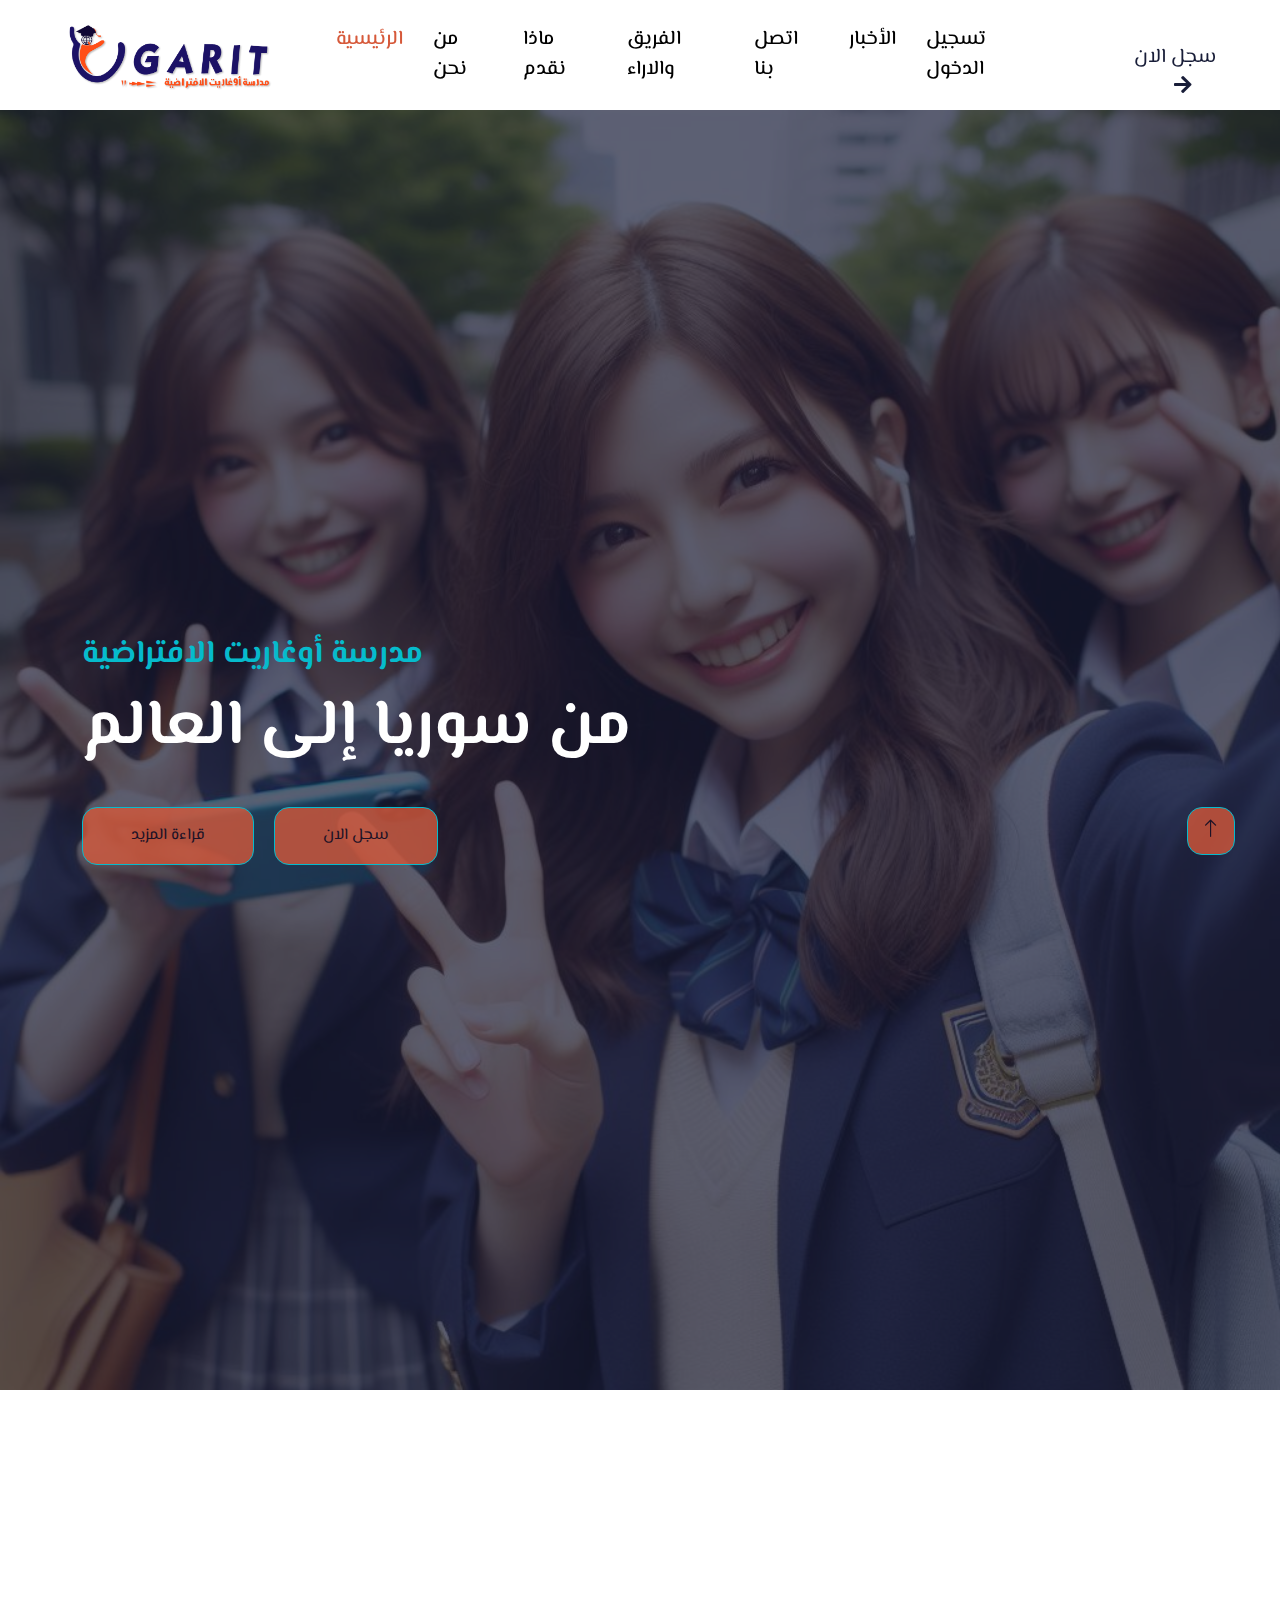
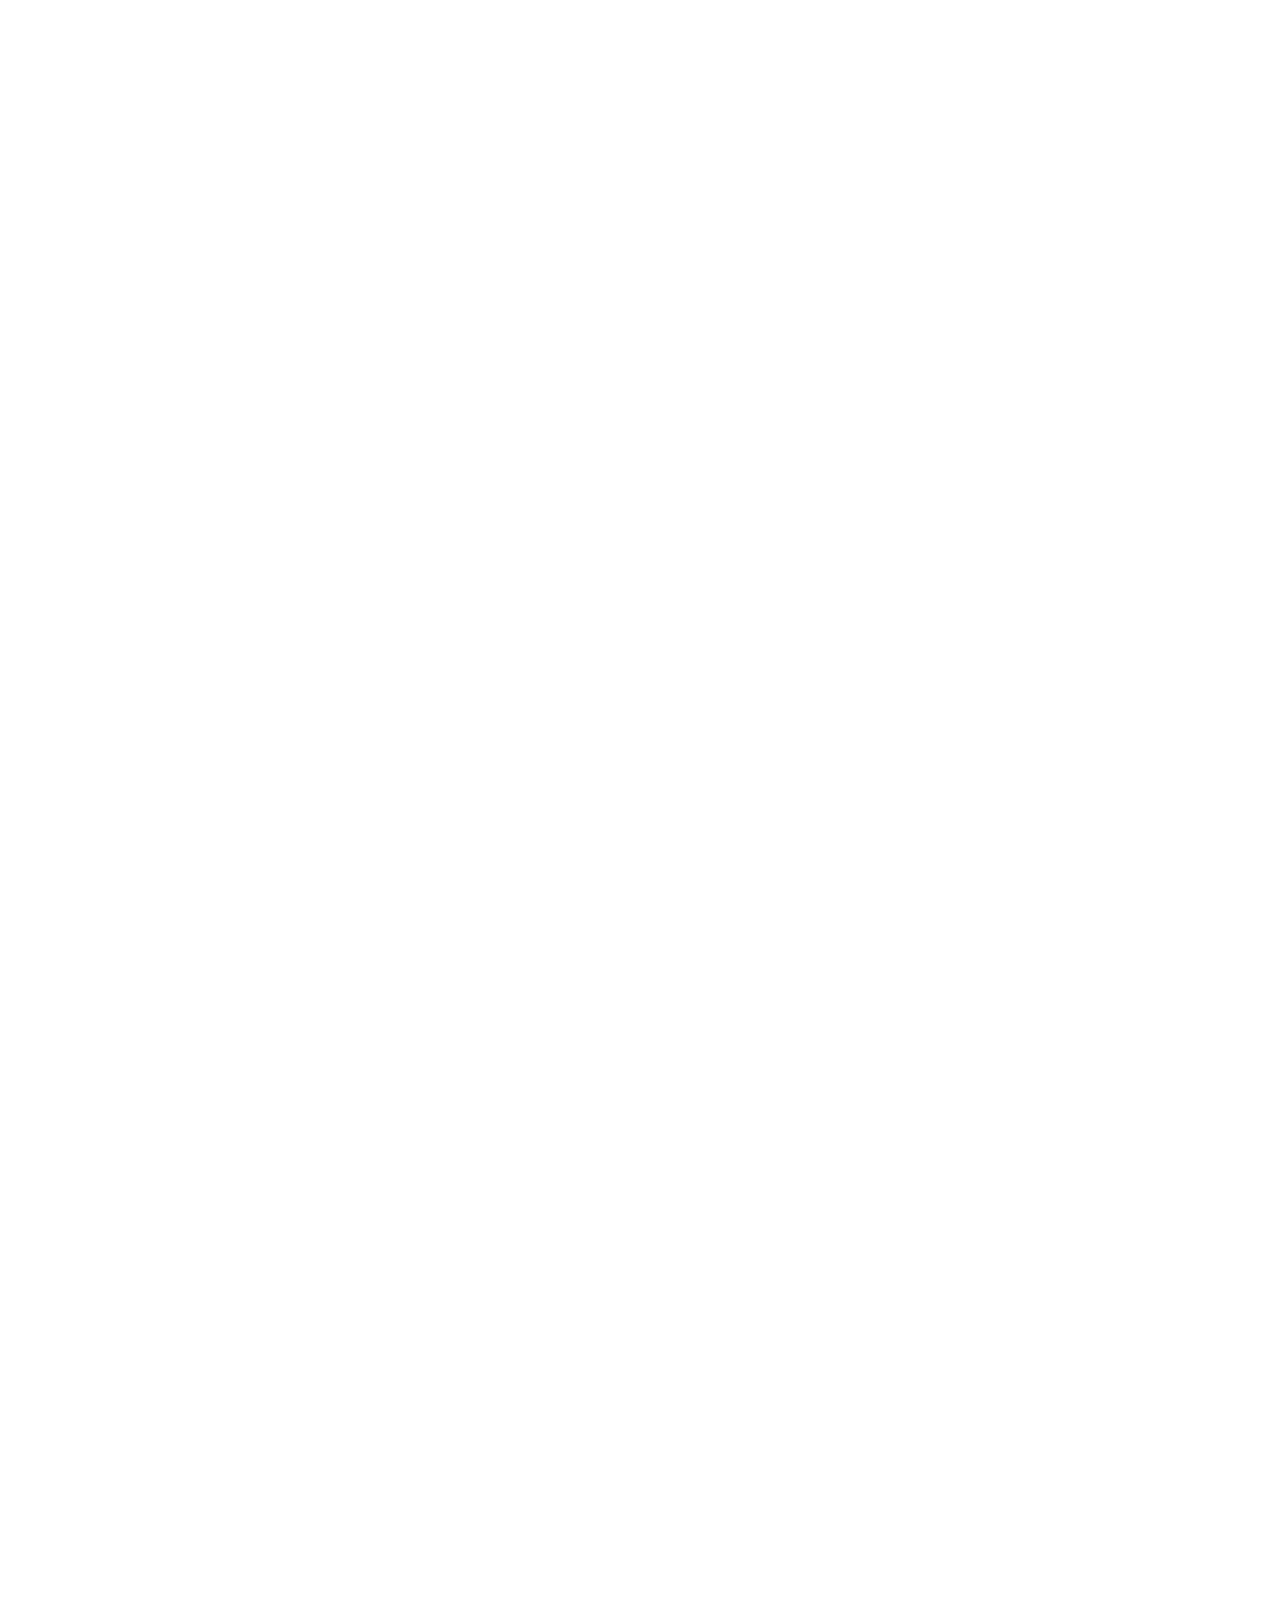
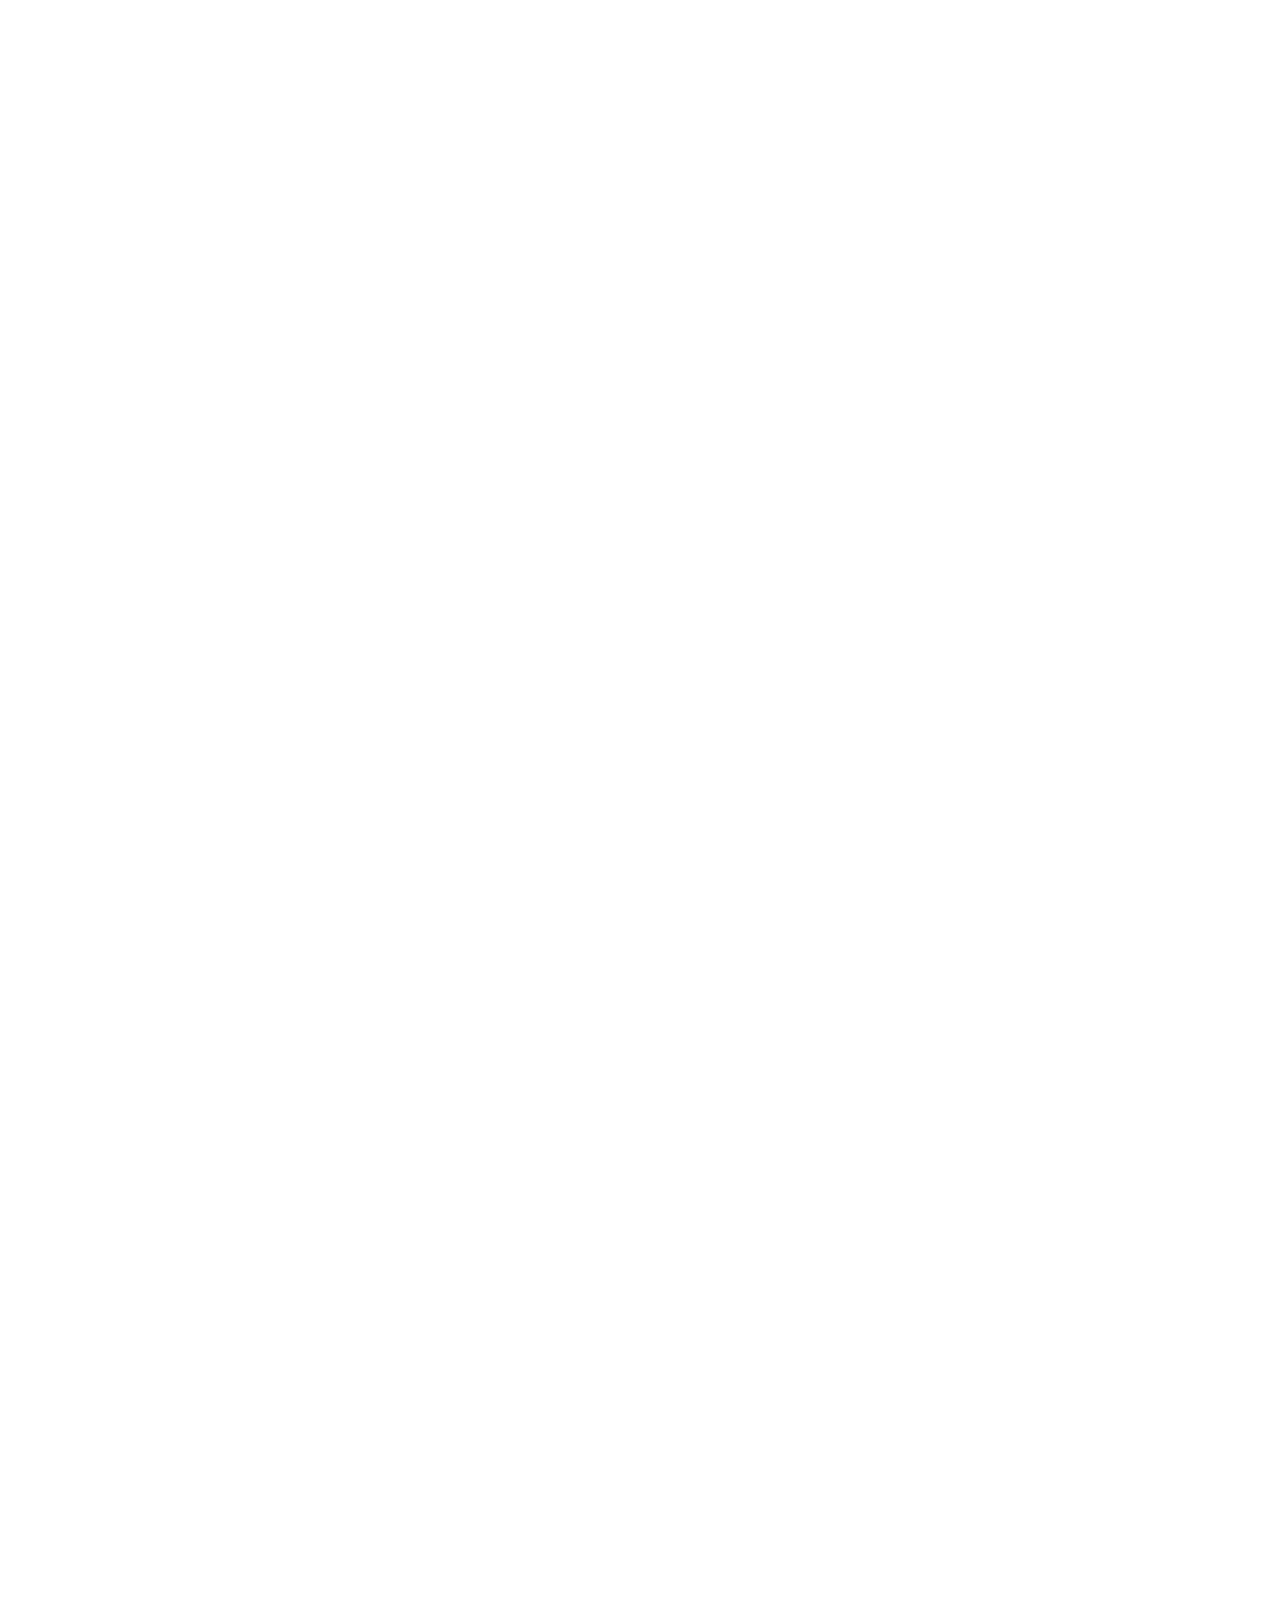
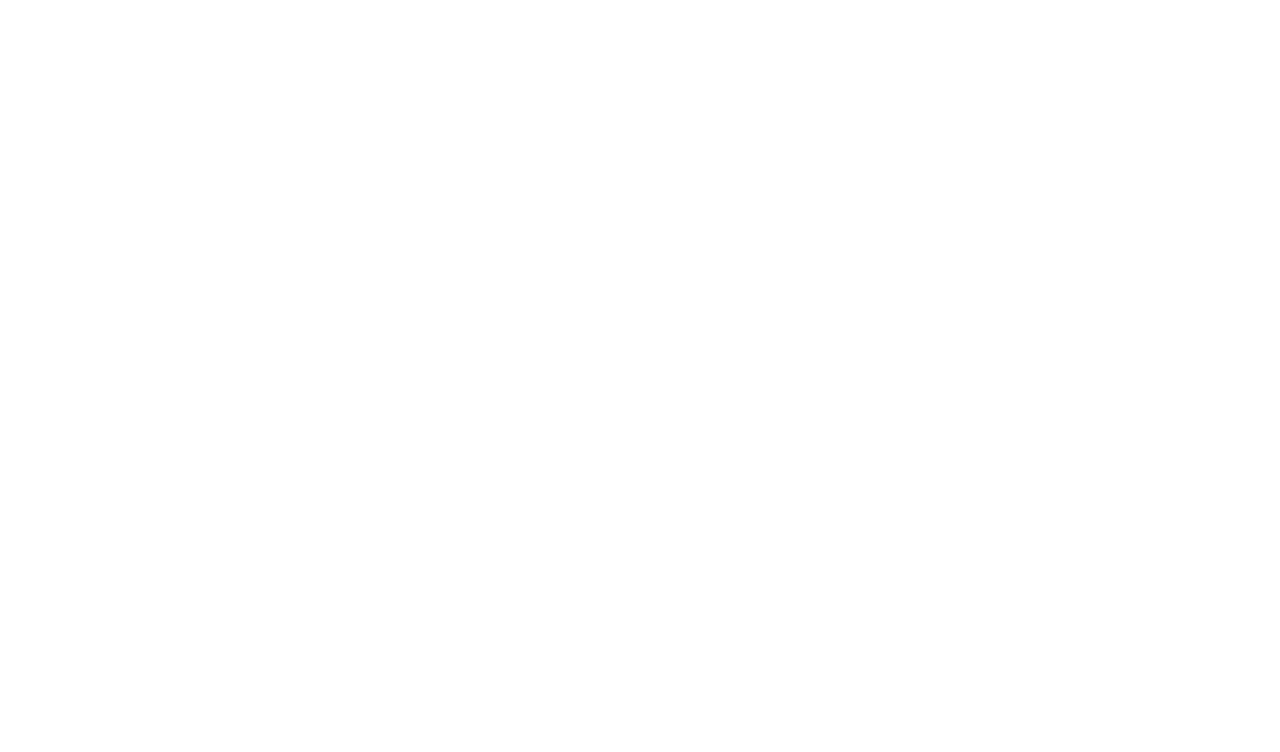
==== commit 6a299759: "Add files via upload" ====
--- a/index.html
+++ b/index.html
@@ -5,7 +5,7 @@
     <meta charset="utf-8">
     <title>Ugarit Virtual School</title>
     <meta content="width=device-width, initial-scale=1.0" name="viewport">
-    <meta content="" name="keywords">
+    <meta content="مدرسة أوغاريت الافتراضية , أوغاريت , أوغاريت الافتراضية , اوجاريت الافتراضية , التسجيل في مدرس اوغاريت " name="keywords">
     <meta content="" name="description">
 
     <!-- Favicon -->
@@ -44,7 +44,7 @@
     <!-- Navbar Start -->
     <nav class="navbar navbar-expand-lg bg-light2 navbar-light sticky-top p-0 arabicfont ">
         <a href="index.html" class="navbar-brand d-flex align-items-center px-4 px-lg-5">
-         <img src="./img/logo-2.png" alt="logo-ugarit " class="imgedit" >
+        <img src="./img/logo-2.png" alt="logo-ugarit " class="imgedit" >
             <!-- <h2 class="m-0 text-primary"><i></i>مدرسة اوغاريت الافتراضية</h2> -->
         </a>
         <button type="button" class="navbar-toggler me-4" data-bs-toggle="collapse" data-bs-target="#navbarCollapse">
@@ -56,7 +56,7 @@
                 <a href="about.html" class="nav-item nav-link fs-5">من نحن</a>
                 <a href="courses.html" class="nav-item nav-link border-input fs-5">ماذا نقدم</a>
                 <div class="nav-item dropdown">
-                    <a href="#" class="nav-link dropdown-toggle fs-5" data-bs-toggle="dropdown"> </a>
+                    <a href="#" class="nav-link fs-5" data-bs-toggle="dropdown">الفريق والاراء</a>
                     <div class="dropdown-menu fade-down m-0">
                         <a href="team.html" class="dropdown-item fs-5">فريق المدرسة</a>
                         <a href="testimonial.html" class="dropdown-item fs-5">شهادة الطلاب</a>
@@ -65,15 +65,17 @@
                 </div>
                 <a href="contact.html" class="nav-item nav-link fs-5">اتصل بنا</a>
                 <a href="contact.html" class="nav-item nav-link fs-5">الأخبار</a>
-            </div>
-            <a href="" class="btn text-dark py-4 px-lg-5 d-none d-lg-block fs-5">سجل الان<i class="fa fa-arrow-right ms-3"></i></a>
+                <a href="login.php" class="nav-item nav-link fs-5">تسجيل الدخول</a>
+
+            </div>
+            <a href="register.php" class="btn text-dark py-4 px-lg-5 d-none d-lg-block fs-5">سجل الان<i class="fa fa-arrow-right ms-3"></i></a>
         </div>
     </nav>
     <!-- Navbar End -->
 
 
     <!-- Carousel Start -->
-    <div class="container-fluid p-0 mb-5">
+    <div class="container-fluid p-0 mb-5 ">
         <div class="owl-carousel header-carousel position-relative">
             <div class="owl-carousel-item position-relative">
                 <img class="img-fluid" src="img/carousel-4.jpg" alt="">
--- a/css/style.css
+++ b/css/style.css
@@ -1,878 +1,531 @@
-body {
-  font-family: 'Poppins', sans-serif;
-  color: #0c0c0c;
-  background-color: #ffffff;
-}
-
-.layout_padding {
-  padding-top: 90px;
-  padding-bottom: 90px;
-}
-
-.layout_padding2 {
-  padding: 45px 0;
-}
-
-.layout_padding2-top {
-  padding-top: 45px;
-  padding-bottom: 45px;
-}
-
-.layout_padding2-bottom {
-  padding-bottom: 45px;
-}
-
-.layout_padding-top {
-  padding-top: 90px;
-}
-
-.layout_padding-bottom {
-  padding-bottom: 90px;
-}
-
-.heading_container {
-  display: -webkit-box;
-  display: -ms-flexbox;
-  display: flex;
-}
-
-.heading_container h2 {
-  font-weight: bold;
-  text-transform: uppercase;
-}
-
-/*header section*/
-.hero_area {
-  height: calc(100vh - 30px);
-  background: -webkit-gradient(linear, left top, right top, color-stop(55%, #1a2e35), color-stop(55%, #1c6bbb));
-  background: linear-gradient(to right, #1a2e35 55%, #1c6bbb 55%);
-  display: -webkit-box;
-  display: -ms-flexbox;
-  display: flex;
-  -webkit-box-orient: vertical;
-  -webkit-box-direction: normal;
-      -ms-flex-direction: column;
-          flex-direction: column;
-  position: relative;
-}
-
-.sub_page .hero_area {
-  height: auto;
-  background: none;
-  background-color: #1a2e35;
-}
-
-.hero_area.sub_pages {
-  height: auto;
-}
-
-.header_section {
-  overflow-x: hidden;
-}
-
-.header_section .container-fluid {
-  padding-right: 25px;
-  padding-left: 25px;
-}
-
-.header_section .nav_container {
-  margin: 0 auto;
-}
-
-.header_section .user_option {
-  display: -webkit-box;
-  display: -ms-flexbox;
-  display: flex;
-  -webkit-box-align: center;
-      -ms-flex-align: center;
-          align-items: center;
-}
-
-.header_section .user_option a {
-  display: -webkit-box;
-  display: -ms-flexbox;
-  display: flex;
-  color: #ffffff;
-  -webkit-box-align: center;
-      -ms-flex-align: center;
-          align-items: center;
-}
-
-.header_section .user_option a img {
-  min-width: 20px;
-  height: 20px;
-  margin-right: 5px;
-}
-
-.custom_nav-container.navbar-expand-lg .navbar-nav .nav-item .nav-link {
-  padding: 10px 15px;
-  color: #ffffff;
-  text-align: center;
-}
-
-a,
-a:hover,
-a:focus {
-  text-decoration: none;
-}
-
-a:hover,
-a:focus {
-  color: initial;
-}
-
-.btn,
-.btn:focus {
-  outline: none !important;
-  -webkit-box-shadow: none;
-          box-shadow: none;
-}
-
-.custom_nav-container .nav_search-btn {
-  background-image: url(../images/search-icon.png);
-  background-size: 17px;
-  background-repeat: no-repeat;
-  background-position-y: 7px;
-  width: 35px;
-  height: 35px;
-  padding: 0;
-  border: none;
-}
-
-.custom_nav-container form {
-  padding-top: 7px;
-}
-
-.navbar-brand {
-  margin-right: 5%;
-  display: -webkit-box;
-  display: -ms-flexbox;
-  display: flex;
-  -webkit-box-align: center;
-      -ms-flex-align: center;
-          align-items: center;
-}
-
-.navbar-brand img {
-  width: 35px;
-  margin-right: 5px;
-}
-
-.navbar-brand span {
-  font-weight: bold;
-  color: #ffffff;
-  font-size: 24px;
-}
-
-.custom_nav-container {
-  z-index: 99999;
-  padding: 0;
-  height: 70px;
-}
-
-.custom_nav-container .navbar-toggler {
-  outline: none;
-}
-
-.custom_nav-container .navbar-toggler .navbar-toggler-icon {
-  background-image: url(../images/menu.png);
-  background-size: 30px;
-  width: 32px;
-  height: 32px;
-}
-
-.lg_toggl-btn {
-  background-color: transparent;
-  border: none;
-  outline: none;
-  width: 56px;
-  height: 40px;
-  cursor: pointer;
-}
-
-.lg_toggl-btn:focus {
-  outline: none;
-}
-
-.login_btn-container {
-  padding-top: 30px;
-}
-
-.login_btn-container a {
-  color: #1cbbb4;
-  text-transform: uppercase;
-}
-
-/*end header section*/
-/* slider section */
-.slider_section {
-  -webkit-box-flex: 1;
-      -ms-flex: 1;
-          flex: 1;
-  display: -webkit-box;
-  display: -ms-flexbox;
-  display: flex;
-  -webkit-box-align: center;
-      -ms-flex-align: center;
-          align-items: center;
-  position: relative;
-}
-
-.slider_section .row {
-  -webkit-box-align: center;
-      -ms-flex-align: center;
-          align-items: center;
-}
-
-.slider_section .row > div {
-  position: unset;
-}
-
-.slider_section .detail-box h1 {
-  color: #ffffff;
-  font-weight: bold;
-  text-transform: uppercase;
-}
-
-.slider_section .detail-box p {
-  color: #ffffff;
-  margin-top: 15px;
-}
-
-.slider_section .detail-box .btn-box {
-  display: -webkit-box;
-  display: -ms-flexbox;
-  display: flex;
-  -ms-flex-wrap: wrap;
-      flex-wrap: wrap;
-  margin: 45px -5px 0 -5px;
-}
-
-.slider_section .detail-box .btn-box a {
-  text-align: center;
-  width: 165px;
-  font-size: 15px;
-  margin: 5px;
-}
-
-.slider_section .detail-box .btn-box .btn-1 {
-  display: inline-block;
-  padding: 10px 0;
-  background-color: #ff4f5a;
-  color: #ffffff;
-  -webkit-transition: all 0.3s;
-  transition: all 0.3s;
-  border: 1px solid transparent;
-  border-radius: 0;
-}
-
-.slider_section .detail-box .btn-box .btn-1:hover {
-  background-color: transparent;
-  border-color: #ff4f5a;
-  color: #ff4f5a;
-}
-
-.slider_section .detail-box .btn-box .btn-2 {
-  display: inline-block;
-  padding: 10px 0;
-  background-color: #ffffff;
-  color: #252525;
-  -webkit-transition: all 0.3s;
-  transition: all 0.3s;
-  border: 1px solid transparent;
-  border-radius: 0;
-}
-
-.slider_section .detail-box .btn-box .btn-2:hover {
-  background-color: transparent;
-  border-color: #ffffff;
-  color: #ffffff;
-}
-
-.slider_section .img-container .img-box img {
-  width: 100%;
-}
-
-.slider_section #carouselExampleIndicators {
-  position: unset;
-  width: 100%;
-}
-
-.slider_section .carousel_btn-container {
-  width: 120px;
-  position: absolute;
-  bottom: 0;
-  display: -webkit-box;
-  display: -ms-flexbox;
-  display: flex;
-  -webkit-box-pack: justify;
-      -ms-flex-pack: justify;
-          justify-content: space-between;
-  left: 8.5%;
-  z-index: 999;
-  -webkit-transform: translateY(50%);
-          transform: translateY(50%);
-}
-
-.slider_section .carousel_btn-container .carousel-control-prev,
-.slider_section .carousel_btn-container .carousel-control-next {
-  position: relative;
-  width: 55px;
-  height: 55px;
-  border: none;
-  border-radius: 100%;
-  opacity: 1;
-  background-repeat: no-repeat;
-  background-size: 14px;
-  background-position: center;
-  background-color: #1c6bbb;
-  margin: 2px;
-}
-
-.slider_section .carousel_btn-container .carousel-control-prev:hover,
-.slider_section .carousel_btn-container .carousel-control-next:hover {
-  background-color: #ff4f5a;
-}
-
-.slider_section .carousel_btn-container .carousel-control-prev {
-  background-image: url(../images/prev.png);
-}
-
-.slider_section .carousel_btn-container .carousel-control-next {
-  background-image: url(../images/next.png);
-}
-
-.slider_section ol.carousel-indicators {
-  margin: 0;
-  width: 75px;
-  bottom: 45px;
-  left: initial;
-  right: 25px;
-}
-
-.slider_section ol.carousel-indicators li {
-  border-radius: 100%;
-  text-indent: 0px;
-  text-align: center;
-  line-height: 55px;
-  color: #ffffff;
-  background-color: transparent;
-  opacity: 1;
-  display: none;
-}
-
-.slider_section ol.carousel-indicators li.active {
-  display: block;
-}
-
-.experience_section .row {
-  -webkit-box-align: center;
-      -ms-flex-align: center;
-          align-items: center;
-}
-
-.experience_section .detail-box p {
-  margin-top: 20px;
-}
-
-.experience_section .detail-box .btn-box {
-  display: -webkit-box;
-  display: -ms-flexbox;
-  display: flex;
-  -ms-flex-wrap: wrap;
-      flex-wrap: wrap;
-  margin: 45px -5px 0 -5px;
-}
-
-.experience_section .detail-box .btn-box a {
-  text-align: center;
-  width: 165px;
-  font-size: 15px;
-  margin: 5px;
-}
-
-.experience_section .detail-box .btn-box .btn-1 {
-  display: inline-block;
-  padding: 10px 0;
-  background-color: #ff4f5a;
-  color: #ffffff;
-  -webkit-transition: all 0.3s;
-  transition: all 0.3s;
-  border: 1px solid transparent;
-  border-radius: 0;
-}
-
-.experience_section .detail-box .btn-box .btn-1:hover {
-  background-color: transparent;
-  border-color: #ff4f5a;
-  color: #ff4f5a;
-}
-
-.experience_section .detail-box .btn-box .btn-2 {
-  display: inline-block;
-  padding: 10px 0;
-  background-color: #1a2e35;
-  color: #ffffff;
-  -webkit-transition: all 0.3s;
-  transition: all 0.3s;
-  border: 1px solid transparent;
-  border-radius: 0;
-}
-
-.experience_section .detail-box .btn-box .btn-2:hover {
-  background-color: transparent;
-  border-color: #1a2e35;
-  color: #1a2e35;
-}
-
-.experience_section .img-box img {
-  width: 100%;
-}
-
-.category_section {
-  background-color: #1c6bbb;
-  color: #ffffff;
-  text-align: center;
-}
-
-.category_section .heading_container {
-  -webkit-box-pack: center;
-      -ms-flex-pack: center;
-          justify-content: center;
-}
-
-.category_section .heading_container h2 {
-  border-bottom: 1px solid #ffffff;
-}
-
-.category_section .category_container {
-  display: -webkit-box;
-  display: -ms-flexbox;
-  display: flex;
-  -ms-flex-wrap: wrap;
-      flex-wrap: wrap;
-  -webkit-box-pack: justify;
-      -ms-flex-pack: justify;
-          justify-content: space-between;
-  margin-top: 25px;
-}
-
-.category_section .category_container .box {
-  display: -webkit-box;
-  display: -ms-flexbox;
-  display: flex;
-  -webkit-box-orient: vertical;
-  -webkit-box-direction: normal;
-      -ms-flex-direction: column;
-          flex-direction: column;
-  -webkit-box-align: center;
-      -ms-flex-align: center;
-          align-items: center;
-  margin: 10px 0;
-  min-width: 130px;
-  -ms-flex-preferred-size: 26%;
-      flex-basis: 26%;
-}
-
-.category_section .category_container .box .img-box {
-  width: 120px;
-  height: 120px;
-  display: -webkit-box;
-  display: -ms-flexbox;
-  display: flex;
-  -webkit-box-pack: center;
-      -ms-flex-pack: center;
-          justify-content: center;
-  -webkit-box-align: center;
-      -ms-flex-align: center;
-          align-items: center;
-}
-
-.about_section {
-  text-align: center;
-}
-
-.about_section .img-box img {
-  width: 100%;
-}
-
-.about_section .detail-box h2 {
-  font-weight: bold;
-  text-transform: uppercase;
-}
-
-.about_section .detail-box p {
-  margin-top: 15px;
-}
-
-.about_section .detail-box a {
-  display: inline-block;
-  padding: 10px 45px;
-  background-color: #ff4f5a;
-  color: #ffffff;
-  -webkit-transition: all 0.3s;
-  transition: all 0.3s;
-  border: 1px solid transparent;
-  border-radius: 0;
-  margin-top: 25px;
-}
-
-.about_section .detail-box a:hover {
-  background-color: transparent;
-  border-color: #ff4f5a;
-  color: #ff4f5a;
-}
-
-.freelance_section .row {
-  -webkit-box-align: center;
-      -ms-flex-align: center;
-          align-items: center;
-}
-
-.freelance_section .tab_container .t-link-box {
-  margin: 25px 0;
-  display: -webkit-box;
-  display: -ms-flexbox;
-  display: flex;
-  -webkit-box-align: center;
-      -ms-flex-align: center;
-          align-items: center;
-  cursor: pointer;
-}
-
-.freelance_section .tab_container .t-link-box .img-box {
-  width: 90px;
-  height: 90px;
-  min-width: 90px;
-  min-height: 90px;
-  display: -webkit-box;
-  display: -ms-flexbox;
-  display: flex;
-  -webkit-box-pack: center;
-      -ms-flex-pack: center;
-          justify-content: center;
-  -webkit-box-align: center;
-      -ms-flex-align: center;
-          align-items: center;
-  background-color: #1a2e35;
-  border-radius: 100%;
-  margin-right: 35px;
-}
-
-.freelance_section .tab_container .t-link-box .img-box img {
-  width: auto;
-  height: auto;
-  max-width: 45px;
-  max-height: 45px;
-}
-
-.freelance_section .tab_container .t-link-box .detail-box h5 {
-  font-weight: bold;
-  color: #ff4f5a;
-}
-
-.freelance_section .tab_container .t-link-box .detail-box h3 {
-  font-weight: bold;
-  color: #252525;
-}
-
-.freelance_section .tab_container .t-link-box[aria-expanded="true"] .img-box, .freelance_section .tab_container .t-link-box:hover .img-box {
-  background-color: #1c6bbb;
-}
-
-.freelance_section .img-box img {
-  width: 100%;
-}
-
-.client_section .heading_container {
-  -webkit-box-pack: center;
-      -ms-flex-pack: center;
-          justify-content: center;
-  margin-bottom: 25px;
-}
-
-.client_section .detail-box {
-  text-align: center;
-  margin: 25px 35px;
-  padding: 45px 65px 35px 65px;
-  -webkit-box-shadow: 0px 0px 20px 0 rgba(0, 0, 0, 0.2);
-          box-shadow: 0px 0px 20px 0 rgba(0, 0, 0, 0.2);
-}
-
-.client_section .detail-box h4 {
-  font-weight: bold;
-}
-
-.client_section .detail-box p {
-  margin-top: 15px;
-  margin-bottom: 25px;
-}
-
-.client_section .carousel-control-prev,
-.client_section .carousel-control-next {
-  top: 50%;
-  width: 65px;
-  height: 65px;
-  border: none;
-  border-radius: 100%;
-  opacity: 1;
-  background-repeat: no-repeat;
-  background-size: 10px;
-  background-position: center;
-  background-color: #1a2e35;
-  margin: 2px;
-  -webkit-transform: translateY(-50%);
-          transform: translateY(-50%);
-}
-
-.client_section .carousel-control-prev {
-  background-image: url(../images/prev-angle.png);
-}
-
-.client_section .carousel-control-next {
-  background-image: url(../images/next-angle.png);
-}
-
-/* info section */
-.info_section {
-  position: relative;
-  background-color: #1a2e35;
-  color: #ffffff;
-}
-
-.info_section .heading_container {
-  margin-bottom: 45px;
-}
-
-.info_section h5 {
-  text-transform: uppercase;
-  font-weight: bold;
-  margin-bottom: 20px;
-}
-
-.info_section .info_top {
-  display: -webkit-box;
-  display: -ms-flexbox;
-  display: flex;
-  -webkit-box-align: center;
-      -ms-flex-align: center;
-          align-items: center;
-  -webkit-box-pack: justify;
-      -ms-flex-pack: justify;
-          justify-content: space-between;
-  margin-top: 35px;
-  margin-bottom: 75px;
-}
-
-.info_section .info_top .info_logo {
-  display: -webkit-box;
-  display: -ms-flexbox;
-  display: flex;
-}
-
-.info_section .info_top .info_logo img {
-  width: 65px;
-}
-
-.info_section .info_top .info_logo span {
-  color: #ffffff;
-  font-weight: bold;
-  font-size: 32px;
-}
-
-.info_section .info_top .social_box {
-  display: -webkit-box;
-  display: -ms-flexbox;
-  display: flex;
-  -webkit-box-align: center;
-      -ms-flex-align: center;
-          align-items: center;
-}
-
-.info_section .info_top .social_box a {
-  margin: 0 10px;
-}
-
-.info_section .info_top .social_box a img {
-  width: auto;
-  height: auto;
-  max-width: 30px;
-  max-height: 30px;
-}
-
-.info_section a {
-  text-transform: none;
-}
-
-.info_section ul {
-  padding: 0;
-}
-
-.info_section ul li {
-  list-style-type: none;
-  margin: 3px 0;
-}
-
-.info_section ul li a {
-  color: #ffffff;
-}
-
-.info_section .info_link-box {
-  display: -webkit-box;
-  display: -ms-flexbox;
-  display: flex;
-  -webkit-box-orient: vertical;
-  -webkit-box-direction: normal;
-      -ms-flex-direction: column;
-          flex-direction: column;
-}
-
-.info_section .info_form form input {
-  outline: none;
-  width: 100%;
-  padding: 7px 10px;
-}
-
-.info_section .info_form form button {
-  display: inline-block;
-  padding: 8px 40px;
-  background-color: #ff4f5a;
-  color: #ffffff;
-  -webkit-transition: all 0.3s;
-  transition: all 0.3s;
-  border: 1px solid transparent;
-  border-radius: 0;
-  border: 1.5px solid #ffffff;
-  margin-top: 15px;
-  text-transform: uppercase;
-  font-size: 15px;
-}
-
-.info_section .info_form form button:hover {
-  background-color: transparent;
-  border-color: #ff4f5a;
-  color: #ff4f5a;
-}
-
-.info_section .info_contact .link-box {
-  display: -webkit-box;
-  display: -ms-flexbox;
-  display: flex;
-  -webkit-box-align: center;
-      -ms-flex-align: center;
-          align-items: center;
-  margin: 30px 0;
-  color: #ffffff;
-}
-
-.info_section .info_contact .link-box .img-box {
-  display: -webkit-box;
-  display: -ms-flexbox;
-  display: flex;
-  -webkit-box-pack: center;
-      -ms-flex-pack: center;
-          justify-content: center;
-  -webkit-box-align: center;
-      -ms-flex-align: center;
-          align-items: center;
-  min-width: 45px;
-  min-height: 45px;
-  margin-right: 20px;
-}
-
-.info_section .info_contact .link-box .img-box img {
-  width: auto;
-  height: auto;
-  max-width: 30px;
-  max-height: 30px;
-}
-
-/* end info section */
-/* footer section*/
-.footer_section {
-  display: -webkit-box;
-  display: -ms-flexbox;
-  display: flex;
-  -webkit-box-orient: vertical;
-  -webkit-box-direction: normal;
-      -ms-flex-direction: column;
-          flex-direction: column;
-  -webkit-box-pack: center;
-      -ms-flex-pack: center;
-          justify-content: center;
-  background-color: #fdfeff;
-}
-
-.footer_section p {
-  color: #171717;
-  margin: 0;
-  padding: 25px 0 20px 0;
-  margin: 0 auto;
-  text-align: center;
-}
-
-.footer_section a {
-  color: #171717;
-}
-
-/* end footer section*/
-#navbarSupportedContent {
-  -webkit-transform: translateX(100vw);
-          transform: translateX(100vw);
-  opacity: 0;
-  -webkit-transition: all 0.3s ease-in;
-  transition: all 0.3s ease-in;
-  -webkit-box-pack: justify;
-      -ms-flex-pack: justify;
-          justify-content: space-between;
-  -webkit-box-align: center;
-      -ms-flex-align: center;
-          align-items: center;
-}
-
-#navbarSupportedContent.lg_nav-toggle {
-  -webkit-transform: translateX(0);
-          transform: translateX(0);
-  opacity: 1;
-}
-
-.custom_menu-btn button {
-  margin-top: 12px;
-  outline: none;
-  border: none;
-  background-color: transparent;
-}
-
-.custom_menu-btn button span {
-  display: block;
-  width: 34px;
-  height: 4px;
-  background-color: #fff;
-  margin: 7px 0;
-  -webkit-transition: all 0.3s;
-  transition: all 0.3s;
-  border-radius: 10px;
-}
-
-.custom_menu-btn .s-2 {
-  -webkit-transition: all 0.1s;
-  transition: all 0.1s;
-  width: 17px;
-  margin-left: auto;
-}
-
-.menu_btn-style button .s-1 {
-  -webkit-transform: rotate(45deg) translate(8px, 8px);
-          transform: rotate(45deg) translate(8px, 8px);
-}
-
-.menu_btn-style button .s-2 {
-  -webkit-transform: translateX(100px);
-          transform: translateX(100px);
-}
-
-.menu_btn-style button .s-3 {
-  -webkit-transform: rotate(-45deg) translate(8px, -8px);
-          transform: rotate(-45deg) translate(8px, -8px);
-}
-/*# sourceMappingURL=style.css.map */+/* import font from google */
+
+@import url('https://fonts.googleapis.com/css2?family=El+Messiri:wght@400..700&family=Reem+Kufi:wght@400..700&display=swap');
+
+/* ************* */
+
+
+
+
+/********** Template CSS **********/
+:root {
+    --primary: #d6593a;
+    --light: #005ba8;
+    --dark: #000000;
+}
+
+.fw-medium {
+    font-weight: 600 !important;
+}
+
+.fw-semi-bold {
+    font-weight: 700 !important;
+}
+
+.back-to-top {
+    position: fixed;
+    display: none;
+    right: 45px;
+    bottom: 45px;
+    z-index: 99;
+}
+
+
+/*** Spinner ***/
+#spinner {
+    opacity: 0;
+    visibility: hidden;
+    transition: opacity .5s ease-out, visibility 0s linear .5s;
+    z-index: 99999;
+}
+
+#spinner.show {
+    transition: opacity .5s ease-out, visibility 0s linear 0s;
+    visibility: visible;
+    opacity: 1;
+}
+
+
+/*** Button ***/
+.btn {
+    
+    font-optical-sizing: auto;
+    transition: .5s;
+    border-radius: 20px;
+    
+}
+
+.btn.btn-primary,
+.btn.btn-secondary {
+    color: #1C1226;
+    background-color:#d6593ac9;
+    border-radius: 15px;
+    font-family: "El Messiri", sans-serif;
+    font-optical-sizing: auto;
+    font-weight: 400;
+    font-style: normal;
+}
+
+
+.btn-square {
+    width: 38px;
+    height: 38px;
+}
+
+.btn-sm-square {
+    width: 32px;
+    height: 32px;
+}
+
+.btn-lg-square {
+    width: 48px;
+    height: 48px;
+}
+
+.btn-square,
+.btn-sm-square,
+.btn-lg-square {
+    padding: 0;
+    display: flex;
+    align-items: center;
+    justify-content: center;
+    font-weight: normal;
+    border-radius: 20px;
+}
+
+
+/*** Navbar ***/
+.navbar .dropdown-toggle::after {
+    border: none;
+    content: "\f107";
+    font-family: "El Messiri", sans-serif;
+    font-optical-sizing: auto;
+    font-weight: 700;
+    font-style: normal;
+    vertical-align: middle;
+    margin-left: 8px;
+}
+
+.navbar-light .navbar-nav .nav-link {
+    margin-right: 30px;
+    padding: 25px 0;
+    color: #FFFFFF;
+    font-size: 15px;
+    outline: none;
+
+}
+
+/* logo img edit */
+.imgedit{
+    max-width: 224px;
+
+}
+.navbar-light .navbar-nav .nav-link:hover,
+.navbar-light .navbar-nav .nav-link.active {
+    color: var(--primary);
+}
+
+@media (max-width: 991.98px) {
+    .navbar-light .navbar-nav .nav-link  {
+        margin-right: 0;
+        padding: 10px 0;
+    }
+
+    .navbar-light .navbar-nav {
+        border-top: 1px solid #EEEEEE;
+    }
+}
+
+.navbar-light .navbar-brand,
+.navbar-light a.btn {
+    height: 75px;
+}
+
+.navbar-light .navbar-nav .nav-link {
+    color: var(--dark);
+    font-weight: 500;
+}
+
+.navbar-light.sticky-top {
+    top: -100px;
+    transition: .5s;
+    
+}
+
+@media (min-width: 992px) {
+    .navbar .nav-item .dropdown-menu {
+        display: block;
+        margin-top: 0;
+        opacity: 0;
+        visibility: hidden;
+        transition: .5s;
+    }
+
+    .navbar .dropdown-menu.fade-down {
+        top: 100%;
+        transform: rotateX(-75deg);
+        transform-origin: 0% 0%;
+    }
+
+    .navbar .nav-item:hover .dropdown-menu {
+        top: 100%;
+        transform: rotateX(0deg);
+        visibility: visible;
+        transition: .5s;
+        opacity: 1;
+    }
+}
+
+
+/*** Header carousel ***/
+@media (max-width: 768px) {
+    .header-carousel .owl-carousel-item {
+        position: relative;
+        min-height: 500px;
+    }
+    
+    .header-carousel .owl-carousel-item img {
+        position: absolute;
+        width: 100%;
+        height: 100%;
+        object-fit: cover;
+    }
+}
+
+.header-carousel .owl-nav {
+    position: absolute;
+    top: 50%;
+    right: 8%;
+    transform: translateY(-50%);
+    display: flex;
+    flex-direction: column;
+}
+
+.header-carousel .owl-nav .owl-prev,
+.header-carousel .owl-nav .owl-next {
+    margin: 7px 0;
+    width: 45px;
+    height: 45px;
+    display: flex;
+    align-items: center;
+    justify-content: center;
+    color: #FFFFFF;
+    background: transparent;
+    border: 1px solid #1C1226;
+    font-size: 22px;
+    transition: .5s;
+    display: none;
+}
+
+.header-carousel .owl-nav .owl-prev:hover,
+.header-carousel .owl-nav .owl-next:hover {
+    background: var(--primary);
+    border-color: var(--primary);
+}
+
+.page-header {
+    background: linear-gradient(rgba(24, 29, 56, .7), rgba(24, 29, 56, .7)), url(../img/cat-1.jpg);
+    background-position: center center;
+    background-repeat: no-repeat;
+    background-size: cover;
+}
+
+.page-header-inner {
+    background: rgba(15, 23, 43, .7);
+}
+
+.breadcrumb-item + .breadcrumb-item::before {
+    color: var(--light);
+}
+
+
+/*** Section Title ***/
+.section-title {
+    position: relative;
+    display: inline-block;
+    font-family: "El Messiri", sans-serif;
+    font-optical-sizing: auto;
+    font-weight: 700;
+    font-style: normal;
+    color: var(--dark) !important;
+
+}
+
+.section-title::before {
+    position: absolute;
+    content: "";
+    width: calc(100% + 80px);
+    height: 2px;
+    top: 4px;
+    left: -40px;
+    background: var(--primary);
+    z-index: -1;
+}
+
+.section-title::after {
+    position: absolute;
+    content: "";
+    width: calc(100% + 120px);
+    height: 2px;
+    bottom: 5px;
+    left: -60px;
+    background: var(--primary);
+    z-index: -1;
+}
+
+.section-title.text-start::before {
+    width: calc(100% + 40px);
+    left: 0;
+}
+
+.section-title.text-start::after {
+    width: calc(100% + 60px);
+    left: 0;
+}
+
+
+/*** Service ***/
+.service-item {
+    background: var(--light);
+    transition: .5s;
+}
+
+.service-item:hover {
+    margin-top: -10px;
+    background: var(--primary);
+}
+
+.service-item * {
+    transition: .5s;
+}
+
+.service-item:hover * {
+    color: var(--light) !important;
+}
+
+
+/*** Categories & Courses ***/
+.category img,
+.course-item img {
+    transition: .5s;
+}
+
+.category a:hover img,
+.course-item:hover img {
+    transform: scale(1.1);
+}
+
+
+/*** Team ***/
+.team-item img {
+    transition: .5s;
+    border-radius: 130%;
+}
+
+.team-item:hover img {
+    transform: scale(1.1);
+}
+
+
+/*** Testimonial ***/
+.testimonial-carousel::before {
+    position: absolute;
+    content: "";
+    top: 0;
+    left: 0;
+    height: 100%;
+    width: 0;
+    background: linear-gradient(to right, rgba(255, 255, 255, 1) 0%, rgba(255, 255, 255, 0) 100%);
+    z-index: 1;
+}
+
+.testimonial-carousel::after {
+    position: absolute;
+    content: "";
+    top: 0;
+    right: 0;
+    height: 100%;
+    width: 0;
+    background: linear-gradient(to left, rgba(255, 255, 255, 1) 0%, rgba(255, 255, 255, 0) 100%);
+    z-index: 1;
+}
+
+@media (min-width: 768px) {
+    .testimonial-carousel::before,
+    .testimonial-carousel::after {
+        width: 200px;
+    }
+}
+
+@media (min-width: 992px) {
+    .testimonial-carousel::before,
+    .testimonial-carousel::after {
+        width: 300px;
+    }
+}
+
+.testimonial-carousel .owl-item .testimonial-text,
+.testimonial-carousel .owl-item.center .testimonial-text * {
+    transition: .5s;
+}
+
+.testimonial-carousel .owl-item.center .testimonial-text {
+    background: var(--primary) !important;
+    border-radius: 38px;
+}
+
+.testimonial-carousel .owl-item.center .testimonial-text * {
+    color: #FFFFFF !important;
+}
+
+.testimonial-carousel .owl-dots {
+    margin-top: 24px;
+    display: flex;
+    align-items: flex-end;
+    justify-content: center;
+}
+
+.testimonial-carousel .owl-dot {
+    position: relative;
+    display: inline-block;
+    margin: 0 5px;
+    width: 15px;
+    height: 15px;
+    border: 1px solid #CCCCCC;
+    transition: .5s;
+}
+
+.testimonial-carousel .owl-dot.active {
+    background: var(--primary);
+    border-color: var(--primary);
+}
+
+
+/*** Footer ***/
+.footer .btn.btn-social {
+    margin-right: 5px;
+    width: 35px;
+    height: 35px;
+    display: flex;
+    align-items: center;
+    justify-content: center;
+    font-weight: normal;
+    border: 1px solid #FFFFFF;
+    border-radius: 35px;
+    transition: .3s;
+}
+
+.footer .btn.btn-social:hover {
+    color: var(--primary);
+}
+
+.footer .btn.btn-link {
+    display: block;
+    margin-bottom: 5px;
+    padding: 0;
+    text-align: left;
+    color: #FFFFFF;
+    font-size: 15px;
+    font-weight: normal;
+    text-transform: capitalize;
+    transition: .3s;
+}
+
+.footer .btn.btn-link::before {
+    position: relative;
+    content: "\f105";
+    font-family: "El Messiri", sans-serif;
+    font-optical-sizing: auto;
+    font-weight: 700;
+    font-style: normal;
+}
+
+
+
+.footer .btn.btn-link:hover {
+    letter-spacing: 1px;
+    box-shadow: none;
+}
+
+.footer .copyright {
+    padding: 25px 0;
+    font-size: 15px;
+    border-top: 1px solid rgba(256, 256, 256, .1);
+}
+
+.footer .copyright a {
+    color: var(--light);
+}
+
+.footer .footer-menu a {
+    margin-right: 15px;
+    padding-right: 15px;
+    border-right: 1px solid rgba(255, 255, 255, .1);
+}
+
+.footer .footer-menu a:last-child {
+    margin-right: 0;
+    padding-right: 0;
+    border-right: none;
+}
+
+.border-input{
+  border-radius: 140px;
+}
+
+/* End Footer */
+
+
+/* update .text primary  */
+body{
+    /* background: linear-gradient(#ffc2b33b,#3756de49); */
+    opacity: 1;
+}
+
+
+/* update on .bg-light on bootstrap */
+
+.bg-light{
+    background-color:rgba(25, 0, 255, 0) !important;
+    
+}
+
+/* background navbar */
+.bg-light2{
+    background-color: #ffffffd4;    
+}
+
+
+/* arabic font*/
+.arabicfont{
+    font-family: "El Messiri", sans-serif;
+    font-optical-sizing: auto;
+    font-weight: 700;
+    font-style: normal;
+
+}
+
+.nocolor{
+    
+    
+    opacity: 0.7;
+} 
+
+.textcorse{
+    font-family: "El Messiri", sans-serif;
+    font-optical-sizing: auto;
+    font-weight: bolder;
+    font-style: normal;
+    color: #0b6905;
+    background-color: #FFFFFF;
+    border-radius: 20px;
+
+    text-shadow: 0px 0px 10px rgba(0, 0, 0, 77%);
+}
+hover
+.textafter::after{
+  color: #EEEEEE;
+}
+
+
+
